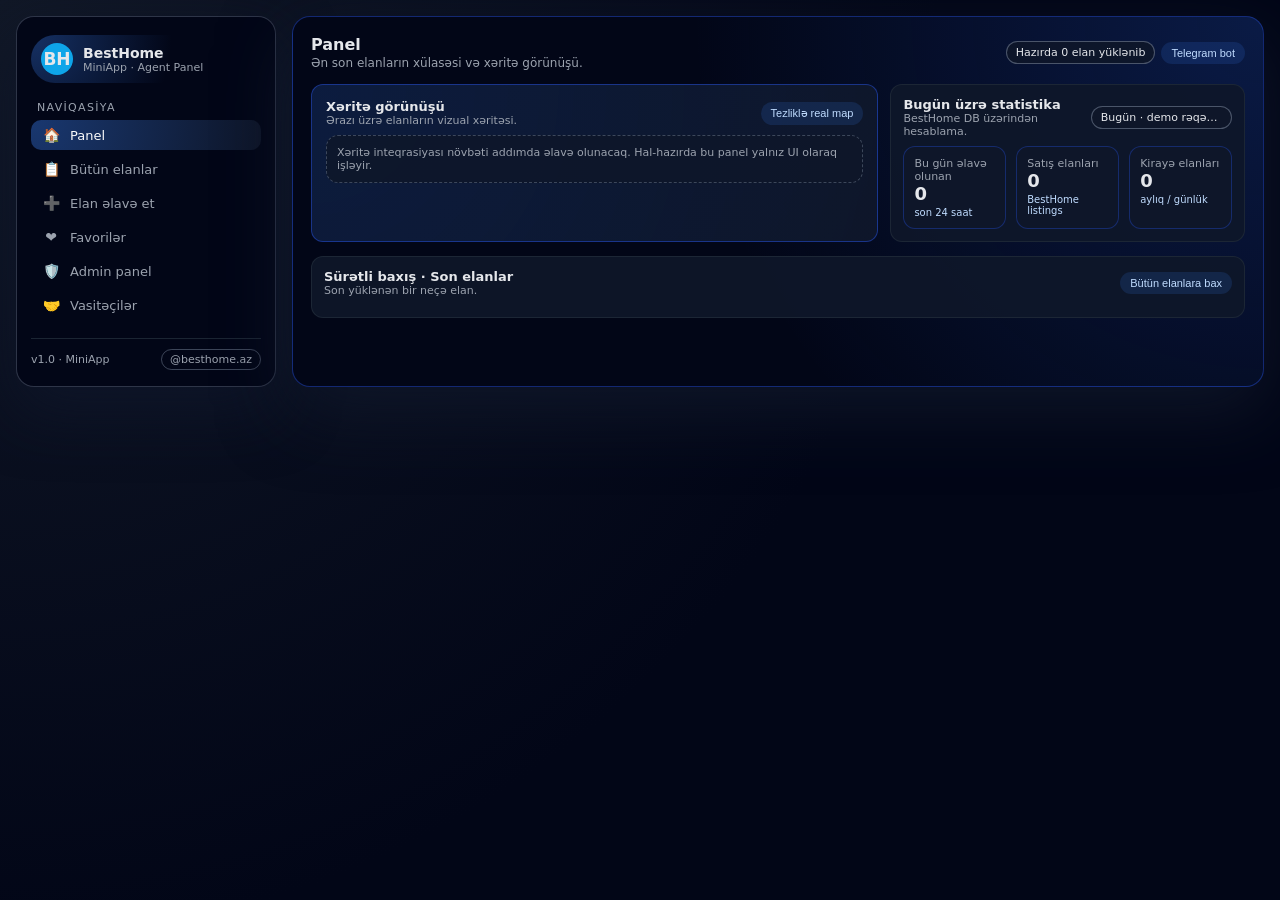
==== index.html @ 4c35fb28 "Implement web API routes and listing detail support" ====
<!DOCTYPE html>
<html lang="az">
<head>
    <meta charset="UTF-8" />
    <title>BestHome MiniApp</title>
    <meta name="viewport" content="width=device-width, initial-scale=1" />
    <style>
        :root {
            --bg-main: #050816;
            --bg-panel: #0b1020;
            --bg-panel-soft: #11182a;
            --bg-card: #131b30;
            --bg-card-soft: #151f35;
            --accent: #3b82f6;
            --accent-soft: rgba(59,130,246,0.15);
            --danger: #f97373;
            --success: #4ade80;
            --text-main: #e5e7eb;
            --text-soft: #9ca3af;
            --border-soft: rgba(148,163,184,0.25);
            --radius-lg: 18px;
            --radius-md: 12px;
            --radius-sm: 8px;
        }

        * {
            box-sizing: border-box;
            margin: 0;
            padding: 0;
        }

        .app-shell *,
        .filter-bar *,
        .cards-grid *,
        .listing-card *,
        .agent-card * {
            min-width: 0;
        }

        .btn-page,
        .link-btn,
        .btn-mini,
        .fav-toggle,
        .pill-soft,
        .chip-outline {
            white-space: nowrap;
            overflow: hidden;
            text-overflow: ellipsis;
        }

        .listing-summary,
        .agent-card,
        .card-sub,
        .listing-detail-body {
            overflow-wrap: anywhere;
        }

        body {
            font-family: system-ui, -apple-system, BlinkMacSystemFont, "Segoe UI", sans-serif;
            background: radial-gradient(circle at top left, #111827, #020617 60%);
            color: var(--text-main);
            min-height: 100vh;
        }

        a {
            color: inherit;
            text-decoration: none;
        }

        .app-shell {
            display: grid;
            grid-template-columns: 260px minmax(0, 1fr);
            max-width: 1440px;
            margin: 0 auto;
            padding: 16px;
            column-gap: 16px;
        }

        /* SIDEBAR */
        .sidebar {
            background: linear-gradient(180deg, #020617, #020617 55%, #020617);
            border-radius: var(--radius-lg);
            padding: 18px 14px 16px;
            border: 1px solid rgba(148,163,184,0.3);
            box-shadow: 0 24px 60px rgba(15,23,42,0.8);
            display: flex;
            flex-direction: column;
            row-gap: 18px;
        }

        .brand-row {
            display: flex;
            align-items: center;
            column-gap: 10px;
            padding: 8px 10px;
            border-radius: 999px;
            background: radial-gradient(circle at top left, rgba(59,130,246,0.35), transparent 60%);
        }

        .brand-logo {
            width: 32px;
            height: 32px;
            border-radius: 50%;
            background: #0ea5e9;
            display: flex;
            align-items: center;
            justify-content: center;
            font-weight: 800;
            font-size: 17px;
        }

        .brand-text-main {
            font-size: 14px;
            font-weight: 600;
        }

        .brand-text-sub {
            font-size: 11px;
            color: var(--text-soft);
        }

        .sidebar-section-title {
            font-size: 11px;
            text-transform: uppercase;
            letter-spacing: 0.12em;
            color: var(--text-soft);
            margin-bottom: 6px;
            padding-inline: 6px;
        }

        .nav-list {
            display: flex;
            flex-direction: column;
            row-gap: 4px;
        }

        .nav-item {
            display: flex;
            align-items: center;
            column-gap: 8px;
            padding: 7px 9px;
            border-radius: 10px;
            font-size: 13px;
            color: var(--text-soft);
            cursor: pointer;
            transition: all 0.15s ease;
        }

        .nav-item span.icon {
            width: 22px;
            text-align: center;
            font-size: 14px;
        }

        .nav-item.active {
            background: radial-gradient(circle at top left, rgba(59,130,246,0.4), rgba(15,23,42,0.9));
            color: #f9fafb;
        }

        .nav-item:hover {
            background: rgba(15,23,42,0.9);
            color: #e5e7eb;
        }

        .sidebar-footer {
            margin-top: auto;
            padding-top: 10px;
            border-top: 1px solid rgba(31,41,55,0.9);
            display: flex;
            justify-content: space-between;
            align-items: center;
            font-size: 11px;
            color: var(--text-soft);
        }

        .chip-outline {
            border-radius: 999px;
            border: 1px solid rgba(148,163,184,0.4);
            padding: 3px 8px;
            font-size: 11px;
        }

        /* MAIN */
        .main {
            background: radial-gradient(circle at top right, rgba(37,99,235,0.22), transparent 55%), #020617;
            border-radius: var(--radius-lg);
            border: 1px solid rgba(30,64,175,0.6);
            box-shadow: 0 24px 70px rgba(15,23,42,0.9);
            padding: 18px 18px 20px;
            display: flex;
            flex-direction: column;
            row-gap: 14px;
        }

        .main-header {
            display: flex;
            align-items: center;
            justify-content: space-between;
            gap: 10px;
        }

        .page-title-block {
            display: flex;
            flex-direction: column;
            gap: 2px;
        }

        .page-title {
            font-size: 16px;
            font-weight: 600;
        }

        .page-sub {
            font-size: 12px;
            color: var(--text-soft);
        }

        .top-actions {
            display: flex;
            align-items: center;
            gap: 6px;
        }

        .pill-soft {
            border-radius: 999px;
            padding: 4px 9px;
            font-size: 11px;
            background: rgba(15,23,42,0.9);
            border: 1px solid rgba(148,163,184,0.45);
        }

        .btn-mini {
            border-radius: 999px;
            padding: 5px 10px;
            font-size: 11px;
            border: none;
            cursor: pointer;
            background: rgba(59,130,246,0.15);
            color: #bfdbfe;
        }

        .btn-mini:hover {
            background: rgba(59,130,246,0.3);
        }

        /* SECTIONS */
        .sections {
            flex: 1;
            min-height: 0;
        }

        .section {
            display: none;
        }

        .section.active {
            display: block;
        }

        /* DASHBOARD */
        .dashboard-grid {
            display: grid;
            grid-template-columns: minmax(0, 1.6fr) minmax(0, 1fr);
            gap: 12px;
        }

        .card {
            background: radial-gradient(circle at top left, rgba(59,130,246,0.18), rgba(15,23,42,0.95));
            border-radius: var(--radius-md);
            border: 1px solid rgba(30,64,175,0.7);
            padding: 14px;
        }

        .card-soft {
            background: rgba(15,23,42,0.92);
            border-radius: var(--radius-md);
            border: 1px solid rgba(31,41,55,0.9);
            padding: 12px;
        }

        .card-header {
            display: flex;
            align-items: center;
            justify-content: space-between;
            margin-bottom: 8px;
        }

        .card-title {
            font-size: 13px;
            font-weight: 600;
        }

        .card-sub {
            font-size: 11px;
            color: var(--text-soft);
        }

        .map-placeholder {
            border-radius: var(--radius-md);
            border: 1px dashed rgba(148,163,184,0.35);
            padding: 10px;
            font-size: 11px;
            color: var(--text-soft);
            background: rgba(15,23,42,0.85);
        }

        .stats-row {
            display: grid;
            grid-template-columns: repeat(3, minmax(0, 1fr));
            gap: 10px;
        }

        .stat-box {
            background: rgba(15,23,42,0.9);
            border-radius: 12px;
            padding: 10px;
            border: 1px solid rgba(30,64,175,0.5);
        }

        .stat-label {
            font-size: 11px;
            color: var(--text-soft);
        }

        .stat-value {
            font-size: 18px;
            font-weight: 600;
        }

        .stat-tag {
            font-size: 10px;
            color: #bfdbfe;
            margin-top: 3px;
        }

        .card-scroll {
            max-height: 260px;
            overflow-y: auto;
            padding-right: 4px;
        }

        .small-label {
            font-size: 11px;
            color: var(--text-soft);
            margin-bottom: 4px;
        }

        /* FILTER BAR – Bütün elanlar */
        .filter-bar {
            background: rgba(15,23,42,0.96);
            border-radius: var(--radius-md);
            border: 1px solid rgba(30,64,175,0.6);
            padding: 10px;
            display: grid;
            grid-template-columns: repeat(6, minmax(0, 1fr));
            gap: 8px;
            margin-bottom: 10px;
        }

        .filter-group {
            display: flex;
            flex-direction: column;
            gap: 4px;
        }

        .filter-label {
            font-size: 10px;
            color: var(--text-soft);
        }

        .filter-input,
        .filter-select {
            width: 100%;
            border-radius: 999px;
            border: 1px solid rgba(55,65,81,0.9);
            background: rgba(15,23,42,0.92);
            color: var(--text-main);
            font-size: 11px;
            padding: 6px 10px;
            outline: none;
        }

        .filter-input::placeholder {
            color: rgba(148,163,184,0.7);
        }

        .filter-actions {
            display: flex;
            align-items: flex-end;
            gap: 6px;
        }

        .btn-primary {
            border-radius: 999px;
            border: none;
            background: linear-gradient(90deg, #2563eb, #06b6d4);
            color: #f9fafb;
            font-size: 12px;
            padding: 7px 14px;
            cursor: pointer;
            white-space: nowrap;
        }

        .btn-outline {
            border-radius: 999px;
            border: 1px solid rgba(148,163,184,0.5);
            background: transparent;
            color: var(--text-soft);
            font-size: 11px;
            padding: 6px 12px;
            cursor: pointer;
            white-space: nowrap;
        }

        .btn-primary:hover {
            filter: brightness(1.07);
        }

        .btn-outline:hover {
            background: rgba(15,23,42,0.95);
        }

        .filter-checkbox {
            display: flex;
            align-items: center;
            gap: 4px;
            font-size: 11px;
            color: var(--text-soft);
            margin-top: 6px;
        }

        .filter-checkbox input {
            width: 13px;
            height: 13px;
        }

        .result-info {
            font-size: 11px;
            color: var(--text-soft);
            margin-bottom: 6px;
            display: flex;
            justify-content: space-between;
            align-items: center;
        }

        /* CARDS GRID */
        .cards-grid {
            display: grid;
            grid-template-columns: repeat(auto-fill, minmax(260px, 1fr));
            gap: 10px;
        }

        .listing-card {
            background: radial-gradient(circle at top left, rgba(59,130,246,0.25), rgba(15,23,42,0.98));
            border-radius: 16px;
            border: 1px solid rgba(37,99,235,0.5);
            padding: 10px 10px 9px;
            display: flex;
            flex-direction: column;
            row-gap: 6px;
            position: relative;
        }

        .listing-card.favorite {
            box-shadow: 0 0 0 1px rgba(250,204,21,0.6), 0 14px 40px rgba(250,204,21,0.18);
        }

        .listing-header-row {
            display: flex;
            justify-content: space-between;
            align-items: center;
            font-size: 11px;
        }

        .pill-op {
            border-radius: 999px;
            padding: 3px 7px;
            background: rgba(15,23,42,0.94);
            border: 1px solid rgba(148,163,184,0.5);
        }

        .price-label {
            font-weight: 600;
            font-size: 13px;
        }

        .listing-title {
            font-size: 12px;
            font-weight: 600;
        }

        .listing-summary {
            font-size: 11px;
            color: var(--text-soft);
            max-height: 70px;
            overflow: hidden;
        }

        .listing-meta-row {
            display: flex;
            justify-content: space-between;
            align-items: center;
            margin-top: 4px;
            font-size: 10px;
            color: var(--text-soft);
        }

        .listing-actions-row {
            display: flex;
            justify-content: space-between;
            align-items: center;
            margin-top: 6px;
            font-size: 10px;
        }

        .fav-toggle {
            cursor: pointer;
            padding: 3px 7px;
            border-radius: 999px;
            border: 1px solid rgba(148,163,184,0.6);
            background: rgba(15,23,42,0.9);
        }

        .fav-toggle.active {
            background: rgba(251,191,36,0.1);
            border-color: rgba(250,204,21,0.9);
            color: #facc15;
        }

        .link-btn {
            font-size: 10px;
            padding: 3px 8px;
            border-radius: 999px;
            border: 1px solid rgba(56,189,248,0.7);
            background: rgba(8,47,73,0.9);
            color: #bfdbfe;
            cursor: pointer;
        }

        /* PAGINATION */
        .pagination-row {
            display: flex;
            justify-content: space-between;
            align-items: center;
            margin-top: 8px;
            font-size: 11px;
            color: var(--text-soft);
        }

        .pagination-buttons {
            display: flex;
            gap: 4px;
        }

        .btn-page {
            border-radius: 999px;
            border: 1px solid rgba(148,163,184,0.6);
            background: transparent;
            color: var(--text-soft);
            font-size: 11px;
            padding: 4px 9px;
            cursor: pointer;
        }

        .btn-page:disabled {
            opacity: 0.4;
            cursor: default;
        }

        /* FAVORITES / AGENTS SIMPLE CARDS */
        .empty-state {
            font-size: 12px;
            color: var(--text-soft);
            padding: 12px;
            border-radius: 12px;
            border: 1px dashed rgba(148,163,184,0.4);
            background: rgba(15,23,42,0.95);
        }

        .agent-card {
            background: linear-gradient(135deg, rgba(59,130,246,0.25), rgba(6,78,59,0.9));
            border-radius: 16px;
            border: 1px solid rgba(56,189,248,0.7);
            padding: 10px;
            font-size: 11px;
        }

        .agent-header {
            display: flex;
            justify-content: space-between;
            align-items: center;
            margin-bottom: 4px;
        }

        .agent-name {
            font-weight: 600;
            font-size: 12px;
        }

        .agent-phone {
            font-weight: 500;
        }

        .tag-badge {
            border-radius: 999px;
            padding: 2px 7px;
            font-size: 10px;
            background: rgba(15,23,42,0.9);
            border: 1px solid rgba(148,163,184,0.55);
        }

        /* ADD LISTING FORM */
        .form-grid {
            display: grid;
            grid-template-columns: repeat(3, minmax(0, 1fr));
            gap: 10px;
            margin-bottom: 10px;
        }

        .form-group {
            display: flex;
            flex-direction: column;
            gap: 4px;
        }

        .form-label {
            font-size: 11px;
            color: var(--text-soft);
        }

        .form-input,
        .form-select,
        .form-textarea {
            border-radius: 10px;
            border: 1px solid rgba(55,65,81,0.9);
            background: rgba(15,23,42,0.96);
            color: var(--text-main);
            font-size: 12px;
            padding: 7px 10px;
            outline: none;
        }

        .form-textarea {
            min-height: 110px;
            resize: vertical;
        }

        .form-input::placeholder,
        .form-textarea::placeholder {
            color: rgba(148,163,184,0.7);
        }

        /* TOAST */
        .toast {
            position: fixed;
            right: 18px;
            bottom: 18px;
            min-width: 220px;
            max-width: 320px;
            padding: 10px 12px;
            border-radius: 10px;
            font-size: 12px;
            display: none;
            z-index: 9999;
        }

        .toast.ok {
            background: rgba(22,163,74,0.95);
            color: #ecfdf5;
        }

        .toast.err {
            background: rgba(239,68,68,0.98);
            color: #fef2f2;
        }

        @media (max-width: 1024px) {
            .app-shell {
                grid-template-columns: 1fr;
            }
            .sidebar {
                flex-direction: row;
                overflow-x: auto;
                column-gap: 8px;
            }
            .sidebar-section-title,
            .sidebar-footer {
                display: none;
            }
        }
    </style>
</head>
<body>
<div class="app-shell">
    <!-- SIDEBAR -->
    <aside class="sidebar">
        <div class="brand-row">
            <div class="brand-logo">BH</div>
            <div>
                <div class="brand-text-main">BestHome</div>
                <div class="brand-text-sub">MiniApp · Agent Panel</div>
            </div>
        </div>

        <div>
            <div class="sidebar-section-title">Naviqasiya</div>
            <div class="nav-list">
                <div class="nav-item active" data-page="dashboard">
                    <span class="icon">🏠</span>
                    <span>Panel</span>
                </div>
                <div class="nav-item" data-page="listings">
                    <span class="icon">📋</span>
                    <span>Bütün elanlar</span>
                </div>
                <div class="nav-item" data-page="add">
                    <span class="icon">➕</span>
                    <span>Elan əlavə et</span>
                </div>
                <div class="nav-item" data-page="favorites">
                    <span class="icon">❤️</span>
                    <span>Favorilər</span>
                </div>
                <div class="nav-item" data-page="admin">
                    <span class="icon">🛡️</span>
                    <span>Admin panel</span>
                </div>
                <div class="nav-item" data-page="agents">
                    <span class="icon">🤝</span>
                    <span>Vasitəçilər</span>
                </div>
            </div>
        </div>

        <div class="sidebar-footer">
            <span>v1.0 · MiniApp</span>
            <span class="chip-outline">@besthome.az</span>
        </div>
    </aside>

    <!-- MAIN -->
    <main class="main">
        <header class="main-header">
            <div class="page-title-block">
                <div class="page-title" id="pageTitle">Panel</div>
                <div class="page-sub" id="pageSub">Ən son elanların xülasəsi və xəritə görünüşü.</div>
            </div>
            <div class="top-actions">
                <div class="pill-soft" id="resultSummary">Hazırda 0 elan yüklənib</div>
                <button class="btn-mini" id="openTelegram">Telegram bot</button>
            </div>
        </header>

        <section class="sections">
            <!-- DASHBOARD -->
            <div class="section active" id="page-dashboard">
                <div class="dashboard-grid">
                    <div class="card">
                        <div class="card-header">
                            <div>
                                <div class="card-title">Xəritə görünüşü</div>
                                <div class="card-sub">Ərazı üzrə elanların vizual xəritəsi.</div>
                            </div>
                            <button class="btn-mini">Tezliklə real map</button>
                        </div>
                        <div class="map-placeholder">
                            Xəritə inteqrasiyası növbəti addımda əlavə olunacaq.
                            Hal-hazırda bu panel yalnız UI olaraq işləyir.
                        </div>
                    </div>
                    <div class="card-soft">
                        <div class="card-header">
                            <div>
                                <div class="card-title">Bugün üzrə statistika</div>
                                <div class="card-sub">BestHome DB üzərindən hesablama.</div>
                            </div>
                            <div class="pill-soft" id="todayLabel">Bugün · demo rəqəmlər</div>
                        </div>
                        <div class="stats-row">
                            <div class="stat-box">
                                <div class="stat-label">Bu gün əlavə olunan</div>
                                <div class="stat-value" id="statToday">0</div>
                                <div class="stat-tag">son 24 saat</div>
                            </div>
                            <div class="stat-box">
                                <div class="stat-label">Satış elanları</div>
                                <div class="stat-value" id="statSale">0</div>
                                <div class="stat-tag">BestHome listings</div>
                            </div>
                            <div class="stat-box">
                                <div class="stat-label">Kirayə elanları</div>
                                <div class="stat-value" id="statRent">0</div>
                                <div class="stat-tag">aylıq / günlük</div>
                            </div>
                        </div>
                    </div>
                </div>

                <div style="margin-top:14px;" class="card-soft">
                    <div class="card-header">
                        <div>
                            <div class="card-title">Sürətli baxış · Son elanlar</div>
                            <div class="card-sub">Son yüklənən bir neçə elan.</div>
                        </div>
                        <button class="btn-mini" data-page-jump="listings">Bütün elanlara bax</button>
                    </div>
                    <div id="dashboardRecentListings" class="cards-grid card-scroll"></div>
                </div>
            </div>

            <!-- BÜTÜN ELANLAR -->
            <div class="section" id="page-listings">
                <div class="filter-bar">
                    <div class="filter-group">
                        <label class="filter-label">Açar söz</label>
                        <input id="filterText" class="filter-input" placeholder="mətn, ünvan, metro..." />
                    </div>
                    <div class="filter-group">
                        <label class="filter-label">Əlaqə nömrəsi</label>
                        <input id="filterPhone" class="filter-input" placeholder="+994..." />
                    </div>
                    <div class="filter-group">
                        <label class="filter-label">Rayon / qəsəbə</label>
                        <input id="filterRayon" class="filter-input" placeholder="Saray, Yasamal..." />
                    </div>
                    <div class="filter-group">
                        <label class="filter-label">Minimum qiymət</label>
                        <input id="filterPriceMin" type="number" class="filter-input" placeholder="AZN" />
                    </div>
                    <div class="filter-group">
                        <label class="filter-label">Maksimum qiymət</label>
                        <input id="filterPriceMax" type="number" class="filter-input" placeholder="AZN" />
                    </div>
                    <div class="filter-group">
                        <label class="filter-label">Otaq sayı</label>
                        <input id="filterRooms" class="filter-input" placeholder="1,2,3..." />
                        <label class="filter-checkbox">
                            <input type="checkbox" id="filterCredit" />
                            <span>Kredit / ipoteka</span>
                        </label>
                    </div>
                </div>

                <div class="result-info">
                    <div id="listingsInfo">Elanlar yüklənmədi.</div>
                    <div id="listingsInfoRight">Səhifə 1 / 1</div>
                </div>

                <div id="listingsGrid" class="cards-grid"></div>

                <div id="listingDetailPanel" class="card-soft" style="margin-top:12px; display:none;">
                    <div class="card-header">
                        <div>
                            <div class="card-title">Elan detalları</div>
                            <div class="card-sub">Seçilmiş elan haqqında ətraflı məlumat.</div>
                        </div>
                    </div>
                    <div id="listingDetailBody" class="listing-detail-body"></div>
                </div>

                <div class="pagination-row">
                    <div>Göstərilir: <span id="listingsRange">0–0</span></div>
                    <div class="pagination-buttons">
                        <button id="listingsPrev" class="btn-page">← Əvvəlki</button>
                        <button id="listingsNext" class="btn-page">Növbəti →</button>
                    </div>
                </div>
            </div>

            <!-- ELAN ƏLAVƏ ET -->
            <div class="section" id="page-add">
                <div class="card-soft">
                    <div class="card-header">
                        <div>
                            <div class="card-title">Yeni elan əlavə et</div>
                            <div class="card-sub">Məlumatlar local_data.db / listings_new cədvəlinə düşəcək.</div>
                        </div>
                    </div>

                    <form id="addListingForm">
                        <div class="form-grid">
                            <div class="form-group">
                                <label class="form-label">Əməliyyat</label>
                                <select id="addOperation" class="form-select">
                                    <option value="sale">Satılır</option>
                                    <option value="rent">Kirayə</option>
                                </select>
                            </div>
                            <div class="form-group">
                                <label class="form-label">Əmlak növü</label>
                                <input id="addPropType" class="form-input" placeholder="mənzil, həyət evi..." />
                            </div>
                            <div class="form-group">
                                <label class="form-label">Rayon / qəsəbə</label>
                                <input id="addRayon" class="form-input" placeholder="Saray qəs., Yasamal..." />
                            </div>
                            <div class="form-group">
                                <label class="form-label">Metro</label>
                                <input id="addMetro" class="form-input" placeholder="Gənclik, 20 Yanvar..." />
                            </div>
                            <div class="form-group">
                                <label class="form-label">Otaq sayı</label>
                                <input id="addRooms" class="form-input" placeholder="2 otaq" />
                            </div>
                            <div class="form-group">
                                <label class="form-label">Sahə (kv.m)</label>
                                <input id="addArea" class="form-input" placeholder="65" />
                            </div>
                            <div class="form-group">
                                <label class="form-label">Qiymət</label>
                                <input id="addPrice" class="form-input" placeholder="500" />
                            </div>
                            <div class="form-group">
                                <label class="form-label">Valyuta</label>
                                <select id="addCurrency" class="form-select">
                                    <option value="AZN">AZN</option>
                                    <option value="USD">USD</option>
                                </select>
                            </div>
                            <div class="form-group">
                                <label class="form-label">Əlaqə nömrəsi</label>
                                <input id="addPhone" class="form-input" placeholder="+994..." />
                            </div>
                            <div class="form-group">
                                <label class="form-label">Əlaqə adı</label>
                                <input id="addContact" class="form-input" placeholder="Ad Soyad" />
                            </div>
                            <div class="form-group">
                                <label class="form-label">Elanın linki (istəyə görə)</label>
                                <input id="addLink" class="form-input" placeholder="https://..." />
                            </div>
                        </div>

                        <div class="form-group">
                            <label class="form-label">Elan mətni</label>
                            <textarea id="addSummary" class="form-textarea" placeholder="Elan haqqında ətraflı məlumat..."></textarea>
                        </div>

                        <div style="margin-top:8px; display:flex; gap:8px; justify-content:flex-end;">
                            <button type="button" class="btn-outline" id="addListingReset">Təmizlə</button>
                            <button type="submit" class="btn-primary">Göndər</button>
                        </div>
                    </form>
                </div>
            </div>
            
            
            <!-- FAVORİLƏR -->
            <div class="section" id="page-favorites">
                <div class="card-soft">
                    <div class="card-header">
                        <div>
                            <div class="card-title">Favori elanlar</div>
                            <div class="card-sub">Telegram və miniapp üzərindən seçdiklərin.</div>
                        </div>
                        <div class="pill-soft" id="favCountLabel">0 favorit</div>
                    </div>
                    <div id="favoritesGrid" class="cards-grid"></div>
                    <div id="favoritesEmpty" class="empty-state" style="display:none;">
                        Hələ favoritə əlavə etdiyin elan yoxdur. Bütün elanlar siyahısından ❤ düyməsinə bas.
                    </div>
                </div>
            </div>

            <!-- ADMIN PANEL -->
            <div class="section" id="page-admin">
                <div class="card-soft">
                    <div class="card-header">
                        <div>
                            <div class="card-title">Admin panel</div>
                            <div class="card-sub">Təsdiq gözləyən elanların siyahısı.</div>
                        </div>
                    </div>
                    <div id="adminList" class="cards-grid"></div>
                </div>
            </div>

            <!-- VASİTƏÇİLƏR -->
            <div class="section" id="page-agents">
                <div class="card-soft">
                    <div class="card-header">
                        <div>
                            <div class="card-title">Vasitəçilər</div>
                            <div class="card-sub">Agents.db mənbəli elanlar, nömrə və sözlə axtarış.</div>
                        </div>
                    </div>

                    <div class="filter-bar" style="margin-bottom:8px;">
                        <div class="filter-group">
                            <label class="filter-label">Açar söz</label>
                            <input id="agentsText" class="filter-input" placeholder="mətn, ünvan..." />
                        </div>
                        <div class="filter-group">
                            <label class="filter-label">Əlaqə nömrəsi</label>
                            <input id="agentsPhone" class="filter-input" placeholder="+994..." />
                        </div>
                        <div class="filter-group">
                            <label class="filter-label">Rayon / qəsəbə</label>
                            <input id="agentsRayon" class="filter-input" placeholder="Saray, Yasamal..." />
                        </div>
                        <div class="filter-group">
                            <label class="filter-label">Əməliyyat</label>
                            <select id="agentsOperation" class="filter-select">
                                <option value="">Hamısı</option>
                                <option value="Satılır">Satılır</option>
                                <option value="Kirayə verilir">Kirayə verilir</option>
                            </select>
                        </div>
                        <div class="filter-actions">
                            <button id="agentsSearchBtn" class="btn-primary">Axtar</button>
                            <button id="agentsResetBtn" class="btn-outline">Sıfırla</button>
                        </div>
                    </div>

                    <div class="result-info">
                        <div id="agentsInfo">Vasitəçi elanları hələ yüklənməyib.</div>
                        <div id="agentsInfoRight">Səhifə 1 / 1</div>
                    </div>

                    <div id="agentsGrid" class="cards-grid"></div>

                    <div class="pagination-row">
                        <div>Göstərilir: <span id="agentsRange">0–0</span></div>
                        <div class="pagination-buttons">
                            <button id="agentsPrev" class="btn-page">← Əvvəlki</button>
                            <button id="agentsNext" class="btn-page">Növbəti →</button>
                        </div>
                    </div>
                </div>
            </div>
        </section>
    </main>
</div>

<div id="toast" class="toast"></div>

<script>
    // =============================
    // Helper – Toast
    // =============================
    const toastEl = document.getElementById("toast");
    let toastTimer = null;

    function showToast(message, type = "ok") {
        toastEl.textContent = message;
        toastEl.className = "toast " + (type === "ok" ? "ok" : "err");
        toastEl.style.display = "block";

        if (toastTimer) clearTimeout(toastTimer);
        toastTimer = setTimeout(() => {
            toastEl.style.display = "none";
        }, 2600);
    }

    // =============================
    // Naviqasiya
    // =============================
    const navItems = document.querySelectorAll(".nav-item");
    const sections = document.querySelectorAll(".section");
    const pageTitleEl = document.getElementById("pageTitle");
    const pageSubEl = document.getElementById("pageSub");

    const pageMeta = {
        dashboard: {
            title: "Panel",
            sub: "Ən son elanların xülasəsi və xəritə görünüşü."
        },
        listings: {
            title: "Bütün elanlar",
            sub: "Filtrlə, nömrə və sözlə axtar, nəticə sayını gör."
        },
        add: {
            title: "Elan əlavə et",
            sub: "Yeni elanları local_data.db vasitəsilə sistemə yaz."
        },
        favorites: {
            title: "Favorilər",
            sub: "Seçilmiş elanlara tez çıxış."
        },
        admin: {
            title: "Admin panel",
            sub: "Təsdiq gözləyən elanlar üzərində nəzarət."
        },
        agents: {
            title: "Vasitəçilər",
            sub: "Agents.db məlumatlarından detallı axtarış."
        }
    };

    navItems.forEach(item => {
        item.addEventListener("click", () => {
            const page = item.getAttribute("data-page");

            navItems.forEach(n => n.classList.remove("active"));
            item.classList.add("active");

            sections.forEach(sec => sec.classList.remove("active"));
            document.getElementById("page-" + page).classList.add("active");

            pageTitleEl.textContent = pageMeta[page].title;
            pageSubEl.textContent = pageMeta[page].sub;

            if (page === "listings") {
                listingsState.page = 1;
                loadListings();
            } else if (page === "favorites") {
                loadFavorites();
            } else if (page === "admin") {
                renderAdminList();
            } else if (page === "agents") {
                agentsState.page = 1;
                loadAgents();
            }
        });
    });

    document.querySelectorAll("[data-page-jump]").forEach(btn => {
        btn.addEventListener("click", () => {
            const target = btn.getAttribute("data-page-jump");
            document.querySelector(`.nav-item[data-page="${target}"]`).click();
        });
    });

    document.getElementById("openTelegram").addEventListener("click", () => {
        // Buraya öz bot linkivi qoyarsan
        window.open("https://t.me/EmlakTapBot", "_blank");
    });

    // =============================
    // GLOBAL STATE
    // =============================
    const resultSummary = document.getElementById("resultSummary");

    const tgUserId = Number(window.Telegram?.WebApp?.initDataUnsafe?.user?.id || 0);

    const listingsState = {
        page: 1,
        total: 0,
        pageSize: 0,
        totalPages: 1
    };

    const agentsState = {
        page: 1,
        total: 0,
        pageSize: 0,
        totalPages: 1
    };

    // =============================
    // Bütün elanlar – load & render
    // =============================
    const listingsGrid = document.getElementById("listingsGrid");
    const listingsInfo = document.getElementById("listingsInfo");
    const listingsInfoRight = document.getElementById("listingsInfoRight");
    const listingsRange = document.getElementById("listingsRange");
    const listingDetailPanel = document.getElementById("listingDetailPanel");
    const listingDetailBody = document.getElementById("listingDetailBody");

    async function loadListings(pageOverride) {
        const page = pageOverride || listingsState.page || 1;

        const q = document.getElementById("filterText").value.trim();
        const phone = document.getElementById("filterPhone").value.trim();
        const rayon = document.getElementById("filterRayon").value.trim();
        const minPrice = document.getElementById("filterPriceMin").value.trim();
        const maxPrice = document.getElementById("filterPriceMax").value.trim();
        const rooms = document.getElementById("filterRooms").value.trim();
        const credit = document.getElementById("filterCredit").checked ? 1 : 0;

        listingsInfo.textContent = "Yüklənir...";
        listingsGrid.innerHTML = "";

        const params = new URLSearchParams();
        params.set("page", page);
        if (q) params.set("q", q);
        if (phone) params.set("phone", phone);
        if (rayon) params.set("district", rayon);
        if (minPrice) params.set("min_price", minPrice);
        if (maxPrice) params.set("max_price", maxPrice);
        if (rooms) params.set("rooms", rooms);
        if (credit) params.set("credit", "1");
        if (tgUserId) params.set("user_id", tgUserId);

        try {
            const resp = await fetch("/api/listings/search?" + params.toString());
            const data = await resp.json();

            if (!data.ok) {
                listingsInfo.textContent = "Xəta baş verdi: " + (data.error || "bilinmir");
                return;
            }

            const items = data.items || [];
            listingsState.page = data.page || page;
            listingsState.total = data.total || items.length;
            listingsState.pageSize = data.page_size || items.length || 1;
            listingsState.totalPages = data.pages || data.total_pages || 1;

            renderListings(items);

            const from = listingsState.total === 0 ? 0 : ( (listingsState.page - 1) * listingsState.pageSize + 1 );
            const to = (listingsState.page - 1) * listingsState.pageSize + items.length;

            listingsInfo.textContent = `${listingsState.total} elan tapıldı`;
            listingsInfoRight.textContent = `Səhifə ${listingsState.page} / ${listingsState.totalPages}`;
            listingsRange.textContent = `${from}–${to}`;
            resultSummary.textContent = `BestHome: ${listingsState.total} aktiv elan`;

            // Dashboard statistikaları
            if (data.stats) {
                document.getElementById("statToday").textContent = data.stats.today_total ?? 0;
                document.getElementById("statSale").textContent = data.stats.sale_total ?? 0;
                document.getElementById("statRent").textContent = data.stats.rent_total ?? 0;
            }
        } catch (e) {
            console.error(e);
            listingsInfo.textContent = "Serverə qoşulmaq mümkün olmadı.";
        }
    }

    function renderListings(items) {
        listingsGrid.innerHTML = "";
        const recentContainer = document.getElementById("dashboardRecentListings");
        recentContainer.innerHTML = "";

        if (!items.length) {
            listingsGrid.innerHTML = `<div class="empty-state">Bu filtrlərlə uyğun elan tapılmadı.</div>`;
            return;
        }

        items.forEach((l, idx) => {
            const card = document.createElement("div");
            card.className = "listing-card" + (l.is_favorite ? " favorite" : "");

            const title = l.summary && l.summary.length > 110
                ? l.summary.slice(0, 110) + "..."
                : (l.summary || "");

            card.innerHTML = `
                <div class="listing-header-row">
                    <div class="pill-op">${l.operation || "Elan"}</div>
                    <div class="price-label">${(l.price || "?")} ${l.currency || "AZN"}</div>
                </div>
                <div class="listing-title">${l.rayon || ""} · ${l.rooms || ""}</div>
                <div class="listing-summary">${title}</div>
                <div class="listing-meta-row">
                    <div>${l.metro || ""}</div>
                    <div>${l.phone || ""}</div>
                </div>
                <div class="listing-actions-row">
                    <button class="link-btn" ${l.link ? "" : "disabled"} data-link="${l.link || ""}">Elana keçid</button>
                    <button class="fav-toggle ${l.is_favorite ? "active" : ""}" data-id="${l.id}" data-source="besthome">
                        ${l.is_favorite ? "❤ Favoridə" : "♡ Favoriyə əlavə et"}
                    </button>
                </div>
            `;

            listingsGrid.appendChild(card);

            card.addEventListener("click", (ev) => {
                if (ev.target.closest(".fav-toggle") || ev.target.closest(".link-btn")) return;
                if (l.id) loadListingDetail(l.id);
            });

            // İlk 4 elanı panel üçün də göstərək
            if (idx < 4) {
                const mini = card.cloneNode(true);
                mini.style.transform = "scale(0.98)";
                mini.style.opacity = "0.95";
                recentContainer.appendChild(mini);
            }
        });

        // Link düymələri
        listingsGrid.querySelectorAll(".link-btn").forEach(btn => {
            if (!btn.dataset.link) return;
            btn.addEventListener("click", () => {
                window.open(btn.dataset.link, "_blank");
            });
        });

        // Favori düymələri
        listingsGrid.querySelectorAll(".fav-toggle").forEach(btn => {
            btn.addEventListener("click", async () => {
                const id = Number(btn.getAttribute("data-id"));
                const source = btn.getAttribute("data-source") || "besthome";
                await toggleFavorite(id, source, btn, btn.closest(".listing-card"));
            });
        });
    }

    async function loadListingDetail(id) {
        try {
            const url = new URL("/api/listings/detail", window.location.origin);
            url.searchParams.set("id", id);
            const resp = await fetch(url.toString());
            const data = await resp.json();
            if (!data.ok) {
                showToast(data.error || "Detallar alınmadı", "err");
                return;
            }
            renderListingDetail(data.item || {});
        } catch (e) {
            console.error(e);
            showToast("Server xətası (detallar)", "err");
        }
    }

    function renderListingDetail(item) {
        if (!item || Object.keys(item).length === 0) return;
        const rows = [
            { label: "Əməliyyat", value: item.operation || "" },
            { label: "Rayon", value: item.rayon || item.Rayon_Qesebe || "" },
            { label: "Metro", value: item.metro || "" },
            { label: "Otaq", value: item.rooms || item.Otaq_sayi || "" },
            { label: "Qiymət", value: `${item.price || "?"} ${item.currency || "AZN"}` },
            { label: "Telefon", value: item.phone || "" },
            { label: "Əlaqə", value: item.contact_name || item.ad || "" },
            { label: "Link", value: item.link || "" }
        ];

        listingDetailBody.innerHTML = `
            <div class="listing-title" style="margin-bottom:6px;">${item.summary || item.description || ""}</div>
            <div class="listing-meta-row" style="flex-wrap:wrap;gap:8px;">
                ${rows.map(r => `<span class="pill-soft">${r.label}: ${r.value || "-"}</span>`).join("")}
            </div>
        `;
        listingDetailPanel.style.display = "block";
        listingDetailPanel.scrollIntoView({ behavior: "smooth" });
    }

    document.getElementById("listingsPrev").addEventListener("click", () => {
        if (listingsState.page > 1) {
            listingsState.page--;
            loadListings();
        }
    });

    document.getElementById("listingsNext").addEventListener("click", () => {
        if (listingsState.page < listingsState.totalPages) {
            listingsState.page++;
            loadListings();
        }
    });

    document.getElementById("filterText").addEventListener("keydown", e => {
        if (e.key === "Enter") {
            e.preventDefault();
            listingsState.page = 1;
            loadListings();
        }
    });

    document.getElementById("filterPhone").addEventListener("keydown", e => {
        if (e.key === "Enter") {
            e.preventDefault();
            listingsState.page = 1;
            loadListings();
        }
    });

    // =============================
    // Favoritlər
    // =============================
    const favGrid = document.getElementById("favoritesGrid");
    const favEmpty = document.getElementById("favoritesEmpty");
    const favCountLabel = document.getElementById("favCountLabel");

    async function toggleFavorite(id, source, btnEl, cardEl) {
        if (!tgUserId) {
            showToast("Telegram user_id missing", "err");
            return;
        }
        try {
            const resp = await fetch("/api/favorites/toggle", {
                method: "POST",
                headers: { "Content-Type": "application/json" },
                body: JSON.stringify({ listing_id: id, source, user_id: tgUserId })
            });
            const data = await resp.json();
            if (!data.ok) {
                showToast("Favori əməliyyatı alınmadı", "err");
                return;
            }

            const inFav = !!data.is_favorite;
            if (btnEl) {
                btnEl.classList.toggle("active", inFav);
                btnEl.textContent = inFav ? "❤ Favoridə" : "♡ Favoriyə əlavə et";
            }
            if (cardEl) {
                cardEl.classList.toggle("favorite", inFav);
            }

            showToast(inFav ? "Elan favorilərə əlavə olundu" : "Elan favoritdən çıxarıldı", "ok");
            loadFavorites();
        } catch (e) {
            console.error(e);
            showToast("Server xətası (favorites)", "err");
        }
    }

    async function loadFavorites() {
        if (!tgUserId) {
            favGrid.innerHTML = "";
            favEmpty.style.display = "block";
            favEmpty.textContent = "Telegram user_id missing";
            return;
        }
        try {
            const url = new URL("/api/favorites/list", window.location.origin);
            if (tgUserId) url.searchParams.set("user_id", tgUserId);
            const resp = await fetch(url.toString());
            const data = await resp.json();
            if (!data.ok) {
                favGrid.innerHTML = "";
                favEmpty.style.display = "block";
                favEmpty.textContent = data.error || "Favorilər yüklənmədi.";
                return;
            }

            const items = data.items || [];
            favGrid.innerHTML = "";
            favEmpty.style.display = items.length ? "none" : "block";
            favCountLabel.textContent = `${items.length} favorit`;

            if (!items.length) return;

            items.forEach(l => {
                const card = document.createElement("div");
                card.className = "listing-card favorite";
                const title = l.summary && l.summary.length > 120
                    ? l.summary.slice(0, 120) + "..."
                    : (l.summary || "");

                card.innerHTML = `
                    <div class="listing-header-row">
                        <div class="pill-op">${l.operation || "Elan"}</div>
                        <div class="price-label">${(l.price || "?")} ${l.currency || "AZN"}</div>
                    </div>
                    <div class="listing-title">${l.rayon || ""} · ${l.rooms || ""}</div>
                    <div class="listing-summary">${title}</div>
                    <div class="listing-actions-row">
                        <button class="link-btn" ${l.link ? "" : "disabled"} data-link="${l.link || ""}">Elana keçid</button>
                        <button class="fav-toggle active" data-id="${l.id}" data-source="${l.source || "besthome"}">
                            Favoridən çıxar
                        </button>
                    </div>
                `;
                favGrid.appendChild(card);
            });

            favGrid.querySelectorAll(".link-btn").forEach(btn => {
                if (!btn.dataset.link) return;
                btn.addEventListener("click", () => {
                    window.open(btn.dataset.link, "_blank");
                });
            });

            favGrid.querySelectorAll(".fav-toggle").forEach(btn => {
                btn.addEventListener("click", async () => {
                    const id = Number(btn.getAttribute("data-id"));
                    const source = btn.getAttribute("data-source") || "besthome";
                    await toggleFavorite(id, source, btn, btn.closest(".listing-card"));
                });
            });
        } catch (e) {
            console.error(e);
            favGrid.innerHTML = "";
            favEmpty.style.display = "block";
            favEmpty.textContent = "Server xətası səbəbindən favorilər alınmadı.";
        }
    }

    // =============================
    // Admin pending list
    // =============================
    async function fetchPendingListings() {
        try {
            const url = new URL("/api/admin/pending", window.location.origin);
            if (tgUserId) url.searchParams.set("admin_id", tgUserId);
            const resp = await fetch(url.toString());
            const data = await resp.json();
            if (!data.ok) return [];
            return data.items || [];
        } catch (e) {
            console.error(e);
            return [];
        }
    }

    async function renderAdminList() {
        const adminList = document.getElementById("adminList");
        adminList.innerHTML = "";

        const items = await fetchPendingListings();
        if (!items.length) {
            adminList.innerHTML = `<div class="empty-state">Təsdiq gözləyən elan yoxdur.</div>`;
            return;
        }

        items.forEach(l => {
            const div = document.createElement("div");
            div.className = "listing-card";
            div.innerHTML = `
                <div class="listing-title" style="margin-bottom:4px;">${l.title}</div>
                <div class="listing-summary" style="max-height:60px;">${l.summary || ""}</div>
                <div class="listing-meta-row" style="margin-top:4px;">
                    <span>${l.price || ""}</span>
                    <span>${l.city || ""}</span>
                </div>
                <div class="listing-actions-row">
                    <button class="btn-mini" data-act="approve" data-id="${l.id}">Təsdiq et</button>
                    <button class="btn-mini" style="background:rgba(248,113,113,0.2);color:#fecaca;"
                        data-act="reject" data-id="${l.id}">Rədd et</button>
                </div>
            `;
            adminList.appendChild(div);
        });

        adminList.querySelectorAll("button[data-act]").forEach(btn => {
            btn.addEventListener("click", async () => {
                const id = Number(btn.getAttribute("data-id"));
                const act = btn.getAttribute("data-act");
                const url = act === "approve" ? "/api/admin/approve" : "/api/admin/reject";

                try {
                    const resp = await fetch(url, {
                        method: "POST",
                        headers: { "Content-Type": "application/json" },
                        body: JSON.stringify({ user_id: id, admin_id: tgUserId })
                    });
                    const data = await resp.json();
                    if (!data.ok) {
                        showToast("Əməliyyat alınmadı", "err");
                        return;
                    }
                    showToast(act === "approve" ? "Elan təsdiq olundu" : "Elan rədd edildi", "ok");
                    renderAdminList();
                } catch (e) {
                    console.error(e);
                    showToast("Server xətası (admin)", "err");
                }
            });
        });
    }

    // =============================
    // Vasitəçilər – Agents
    // =============================
    const agentsGrid = document.getElementById("agentsGrid");
    const agentsInfo = document.getElementById("agentsInfo");
    const agentsInfoRight = document.getElementById("agentsInfoRight");
    const agentsRange = document.getElementById("agentsRange");

    async function loadAgents(pageOverride) {
        const page = pageOverride || agentsState.page || 1;

        const q = document.getElementById("agentsText").value.trim();
        const phone = document.getElementById("agentsPhone").value.trim();
        const rayon = document.getElementById("agentsRayon").value.trim();
        const op = document.getElementById("agentsOperation").value;

        agentsInfo.textContent = "Yüklənir...";
        agentsGrid.innerHTML = "";

        const params = new URLSearchParams();
        params.set("page", page);
        if (q) params.set("q", q);
        if (phone) params.set("phone", phone);
        if (rayon) params.set("district", rayon);
        if (op) params.set("op", op);

        try {
            const resp = await fetch("/api/agents/search?" + params.toString());
            const data = await resp.json();
            if (!data.ok) {
                agentsInfo.textContent = "Xəta baş verdi: " + (data.error || "bilinmir");
                return;
            }

            const items = data.items || [];
            agentsState.page = data.page || page;
            agentsState.total = data.total || items.length;
            agentsState.pageSize = items.length || 0;
            agentsState.totalPages = data.pages || data.total_pages || 1;

            renderAgents(items);

            const from = agentsState.total === 0 ? 0 : ((agentsState.page - 1) * agentsState.pageSize + 1);
            const to = (agentsState.page - 1) * agentsState.pageSize + items.length;

            agentsInfo.textContent = `${agentsState.total} vasitəçi elanı tapıldı`;
            agentsInfoRight.textContent = `Səhifə ${agentsState.page} / ${agentsState.totalPages}`;
            agentsRange.textContent = `${from}–${to}`;
        } catch (e) {
            console.error(e);
            agentsInfo.textContent = "Serverə qoşulmaq mümkün olmadı.";
        }
    }

    function renderAgents(items) {
        agentsGrid.innerHTML = "";
        if (!items.length) {
            agentsGrid.innerHTML = `<div class="empty-state">Bu filtrlərlə vasitəçi elanı tapılmadı.</div>`;
            return;
        }

        items.forEach(l => {
            const card = document.createElement("div");
            card.className = "agent-card";
            const text = l.summary && l.summary.length > 120
                ? l.summary.slice(0, 120) + "..."
                : (l.summary || "");

            card.innerHTML = `
                <div class="agent-header">
                    <div class="agent-name">${l.agent_name || "Vasitəçi"}</div>
                    <div class="agent-phone">${l.phone || ""}</div>
                </div>
                <div style="display:flex;justify-content:space-between;align-items:center;margin-bottom:4px;">
                    <span class="tag-badge">${l.operation || ""}</span>
                    <span style="font-size:10px;">${l.rayon || ""}</span>
                </div>
                <div style="font-size:11px;margin-bottom:6px;">${text}</div>
                <div style="display:flex;justify-content:space-between;align-items:center;">
                    <button class="link-btn" ${l.link ? "" : "disabled"} data-link="${l.link || ""}">
                        Elana keçid
                    </button>
                    <button class="fav-toggle ${l.is_favorite ? "active" : ""}"
                        data-id="${l.id}" data-source="agents">
                        ${l.is_favorite ? "❤ Favoridə" : "♡ Favoriyə əlavə et"}
                    </button>
                </div>
            `;
            agentsGrid.appendChild(card);
        });

        agentsGrid.querySelectorAll(".link-btn").forEach(btn => {
            if (!btn.dataset.link) return;
            btn.addEventListener("click", () => {
                window.open(btn.dataset.link, "_blank");
            });
        });

        agentsGrid.querySelectorAll(".fav-toggle").forEach(btn => {
            btn.addEventListener("click", async () => {
                const id = Number(btn.getAttribute("data-id"));
                const source = btn.getAttribute("data-source") || "agents";
                await toggleFavorite(id, source, btn, btn.closest(".agent-card"));
            });
        });
    }

    document.getElementById("agentsPrev").addEventListener("click", () => {
        if (agentsState.page > 1) {
            agentsState.page--;
            loadAgents();
        }
    });

    document.getElementById("agentsNext").addEventListener("click", () => {
        if (agentsState.page < agentsState.totalPages) {
            agentsState.page++;
            loadAgents();
        }
    });

    document.getElementById("agentsSearchBtn").addEventListener("click", () => {
        agentsState.page = 1;
        loadAgents();
    });

    document.getElementById("agentsResetBtn").addEventListener("click", () => {
        document.getElementById("agentsText").value = "";
        document.getElementById("agentsPhone").value = "";
        document.getElementById("agentsRayon").value = "";
        document.getElementById("agentsOperation").value = "";
        agentsState.page = 1;
        loadAgents();
    });

    // =============================
    // Elan əlavə et – submit
    // =============================
    const addForm = document.getElementById("addListingForm");

    addForm.addEventListener("submit", async (e) => {
        e.preventDefault();

        const payload = {
            operation: document.getElementById("addOperation").value.trim(),
            prop_type: document.getElementById("addPropType").value.trim(),
            rayon: document.getElementById("addRayon").value.trim(),
            metro: document.getElementById("addMetro").value.trim(),
            rooms: document.getElementById("addRooms").value.trim(),
            area_kvm: document.getElementById("addArea").value.trim(),
            price: document.getElementById("addPrice").value.trim(),
            currency: document.getElementById("addCurrency").value.trim(),
            phone: document.getElementById("addPhone").value.trim(),
            contact_name: document.getElementById("addContact").value.trim(),
            link: document.getElementById("addLink").value.trim(),
            summary: document.getElementById("addSummary").value.trim()
        };

        if (!payload.price || !payload.summary) {
            showToast("Qiymət və elan mətnini doldurmaq mütləqdir", "err");
            return;
        }

        try {
            const resp = await fetch("/api/listings/add", {
                method: "POST",
                headers: { "Content-Type": "application/json" },
                body: JSON.stringify(payload)
            });

            const data = await resp.json().catch(() => null);
            if (!resp.ok || !data || !data.ok) {
                showToast("Elan əlavə olunmadı (server cavabı düzgün deyil)", "err");
                return;
            }

            showToast("Elan uğurla əlavə olundu", "ok");
            addForm.reset();
        } catch (err) {
            console.error(err);
            showToast("Server xətası (elan əlavə)", "err");
        }
    });

    document.getElementById("addListingReset").addEventListener("click", () => {
        addForm.reset();
    });

    // =============================
    // İlk yükləmə
    // =============================
    (function init() {
        loadListings();
        loadFavorites();
        renderAdminList();
        // Vasitəçilər hissəsini istifadəçi keçəndə ayrıca yükləyirik
    })();
</script>
</body>
</html>
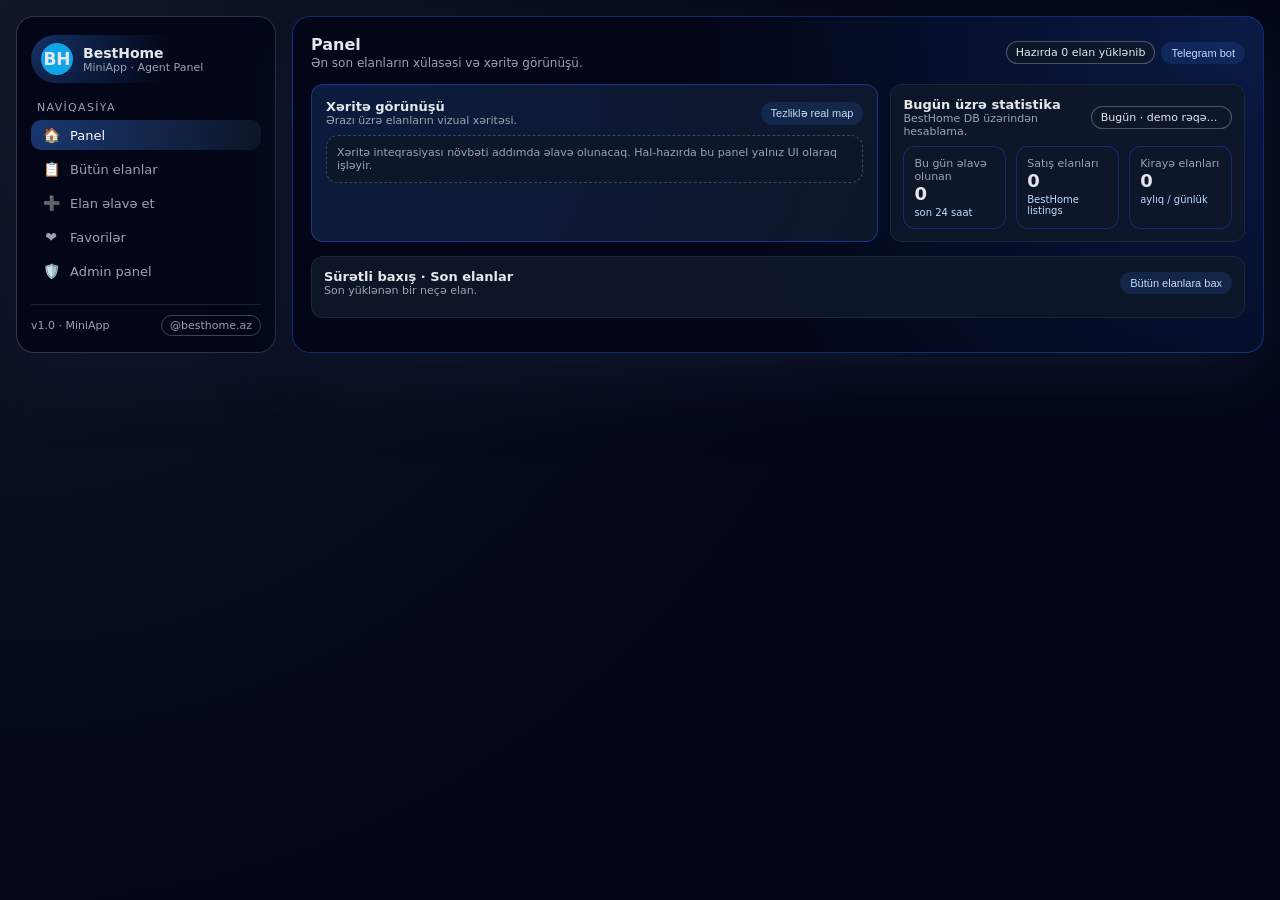
==== commit 814d96e1: "Integrate local data favorites and modal listing UX" ====
--- a/index.html
+++ b/index.html
@@ -54,13 +54,102 @@
         .listing-detail-body {
             overflow-wrap: anywhere;
         }
-
-        body {
-            font-family: system-ui, -apple-system, BlinkMacSystemFont, "Segoe UI", sans-serif;
-            background: radial-gradient(circle at top left, #111827, #020617 60%);
-            color: var(--text-main);
-            min-height: 100vh;
-        }
+
+        .user-banner {
+            background: rgba(59,130,246,0.15);
+            border: 1px solid rgba(59,130,246,0.35);
+            color: #bfdbfe;
+            padding: 8px 12px;
+            border-radius: var(--radius-md);
+            font-size: 13px;
+            display: none;
+        }
+
+        .user-banner.warn {
+            background: rgba(248,113,113,0.15);
+            border-color: rgba(248,113,113,0.35);
+            color: #fecdd3;
+        }
+
+        .modal-overlay {
+            position: fixed;
+            inset: 0;
+            background: rgba(2, 6, 23, 0.8);
+            display: none;
+            align-items: center;
+            justify-content: center;
+            z-index: 2000;
+            padding: 12px;
+        }
+
+        .modal-overlay.active {
+            display: flex;
+        }
+
+        .modal-content {
+            background: var(--bg-panel);
+            border: 1px solid var(--border-soft);
+            border-radius: var(--radius-lg);
+            box-shadow: 0 30px 80px rgba(0, 0, 0, 0.45);
+            max-width: 720px;
+            width: min(720px, 100%);
+            max-height: 90vh;
+            overflow-y: auto;
+            padding: 16px;
+            position: relative;
+        }
+
+        .modal-close {
+            position: absolute;
+            top: 10px;
+            right: 10px;
+            background: transparent;
+            border: none;
+            color: var(--text-main);
+            font-size: 20px;
+            cursor: pointer;
+        }
+
+        .modal-header {
+            display: flex;
+            flex-direction: column;
+            gap: 6px;
+            margin-bottom: 12px;
+        }
+
+        .modal-description {
+            max-height: 240px;
+            overflow-y: auto;
+            background: var(--bg-panel-soft);
+            padding: 10px;
+            border-radius: var(--radius-md);
+            border: 1px solid var(--border-soft);
+        }
+
+        .modal-meta {
+            display: flex;
+            flex-wrap: wrap;
+            gap: 8px;
+            margin-bottom: 12px;
+        }
+
+        .modal-actions {
+            display: flex;
+            gap: 8px;
+            flex-wrap: wrap;
+            margin-top: 12px;
+        }
+
+        body {
+            font-family: system-ui, -apple-system, BlinkMacSystemFont, "Segoe UI", sans-serif;
+            background: radial-gradient(circle at top left, #111827, #020617 60%);
+            color: var(--text-main);
+            min-height: 100vh;
+        }
+
+        body.modal-open {
+            overflow: hidden;
+        }
 
         a {
             color: inherit;
@@ -717,20 +806,16 @@
                     <span class="icon">➕</span>
                     <span>Elan əlavə et</span>
                 </div>
-                <div class="nav-item" data-page="favorites">
-                    <span class="icon">❤️</span>
-                    <span>Favorilər</span>
-                </div>
-                <div class="nav-item" data-page="admin">
-                    <span class="icon">🛡️</span>
-                    <span>Admin panel</span>
-                </div>
-                <div class="nav-item" data-page="agents">
-                    <span class="icon">🤝</span>
-                    <span>Vasitəçilər</span>
-                </div>
-            </div>
-        </div>
+                <div class="nav-item" data-page="favorites">
+                    <span class="icon">❤️</span>
+                    <span>Favorilər</span>
+                </div>
+                <div class="nav-item" data-page="admin">
+                    <span class="icon">🛡️</span>
+                    <span>Admin panel</span>
+                </div>
+            </div>
+        </div>
 
         <div class="sidebar-footer">
             <span>v1.0 · MiniApp</span>
@@ -738,13 +823,14 @@
         </div>
     </aside>
 
-    <!-- MAIN -->
-    <main class="main">
-        <header class="main-header">
-            <div class="page-title-block">
-                <div class="page-title" id="pageTitle">Panel</div>
-                <div class="page-sub" id="pageSub">Ən son elanların xülasəsi və xəritə görünüşü.</div>
-            </div>
+    <!-- MAIN -->
+    <main class="main">
+        <div id="userBanner" class="user-banner"></div>
+        <header class="main-header">
+            <div class="page-title-block">
+                <div class="page-title" id="pageTitle">Panel</div>
+                <div class="page-sub" id="pageSub">Ən son elanların xülasəsi və xəritə görünüşü.</div>
+            </div>
             <div class="top-actions">
                 <div class="pill-soft" id="resultSummary">Hazırda 0 elan yüklənib</div>
                 <button class="btn-mini" id="openTelegram">Telegram bot</button>
@@ -962,77 +1048,44 @@
                 </div>
             </div>
 
-            <!-- ADMIN PANEL -->
-            <div class="section" id="page-admin">
-                <div class="card-soft">
-                    <div class="card-header">
-                        <div>
-                            <div class="card-title">Admin panel</div>
-                            <div class="card-sub">Təsdiq gözləyən elanların siyahısı.</div>
-                        </div>
-                    </div>
-                    <div id="adminList" class="cards-grid"></div>
-                </div>
-            </div>
-
-            <!-- VASİTƏÇİLƏR -->
-            <div class="section" id="page-agents">
-                <div class="card-soft">
-                    <div class="card-header">
-                        <div>
-                            <div class="card-title">Vasitəçilər</div>
-                            <div class="card-sub">Agents.db mənbəli elanlar, nömrə və sözlə axtarış.</div>
-                        </div>
-                    </div>
-
-                    <div class="filter-bar" style="margin-bottom:8px;">
-                        <div class="filter-group">
-                            <label class="filter-label">Açar söz</label>
-                            <input id="agentsText" class="filter-input" placeholder="mətn, ünvan..." />
-                        </div>
-                        <div class="filter-group">
-                            <label class="filter-label">Əlaqə nömrəsi</label>
-                            <input id="agentsPhone" class="filter-input" placeholder="+994..." />
-                        </div>
-                        <div class="filter-group">
-                            <label class="filter-label">Rayon / qəsəbə</label>
-                            <input id="agentsRayon" class="filter-input" placeholder="Saray, Yasamal..." />
-                        </div>
-                        <div class="filter-group">
-                            <label class="filter-label">Əməliyyat</label>
-                            <select id="agentsOperation" class="filter-select">
-                                <option value="">Hamısı</option>
-                                <option value="Satılır">Satılır</option>
-                                <option value="Kirayə verilir">Kirayə verilir</option>
-                            </select>
-                        </div>
-                        <div class="filter-actions">
-                            <button id="agentsSearchBtn" class="btn-primary">Axtar</button>
-                            <button id="agentsResetBtn" class="btn-outline">Sıfırla</button>
-                        </div>
-                    </div>
-
-                    <div class="result-info">
-                        <div id="agentsInfo">Vasitəçi elanları hələ yüklənməyib.</div>
-                        <div id="agentsInfoRight">Səhifə 1 / 1</div>
-                    </div>
-
-                    <div id="agentsGrid" class="cards-grid"></div>
-
-                    <div class="pagination-row">
-                        <div>Göstərilir: <span id="agentsRange">0–0</span></div>
-                        <div class="pagination-buttons">
-                            <button id="agentsPrev" class="btn-page">← Əvvəlki</button>
-                            <button id="agentsNext" class="btn-page">Növbəti →</button>
-                        </div>
-                    </div>
-                </div>
-            </div>
-        </section>
-    </main>
-</div>
-
-<div id="toast" class="toast"></div>
+            <!-- ADMIN PANEL -->
+            <div class="section" id="page-admin">
+                <div class="card-soft">
+                    <div class="card-header">
+                        <div>
+                            <div class="card-title">Admin panel</div>
+                            <div class="card-sub">Təsdiq gözləyən elanların siyahısı.</div>
+                        </div>
+                    </div>
+                    <div class="filter-bar" style="margin-bottom: 10px;">
+                        <div class="filter-group">
+                            <label class="filter-label">İstifadəçi ID</label>
+                            <input id="adminExtendUserId" class="filter-input" placeholder="user_id" />
+                        </div>
+                        <div class="filter-actions" style="flex-wrap: wrap;">
+                            <button class="btn-mini" data-extend="1">+1 gün</button>
+                            <button class="btn-mini" data-extend="7">+7 gün</button>
+                            <button class="btn-mini" data-extend="15">+15 gün</button>
+                            <button class="btn-mini" data-extend="30">+30 gün</button>
+                            <button class="btn-outline" id="adminExtendCustom">Custom gün</button>
+                        </div>
+                    </div>
+                    <div id="adminExtendResult" class="card-sub" style="margin-bottom:10px;"></div>
+                    <div id="adminList" class="cards-grid"></div>
+                </div>
+            </div>
+        </section>
+    </main>
+</div>
+
+<div id="listingModal" class="modal-overlay">
+    <div class="modal-content">
+        <button class="modal-close" aria-label="Bağla">×</button>
+        <div id="listingModalBody"></div>
+    </div>
+</div>
+
+<div id="toast" class="toast"></div>
 
 <script>
     // =============================
@@ -1041,16 +1094,69 @@
     const toastEl = document.getElementById("toast");
     let toastTimer = null;
 
-    function showToast(message, type = "ok") {
-        toastEl.textContent = message;
-        toastEl.className = "toast " + (type === "ok" ? "ok" : "err");
-        toastEl.style.display = "block";
+    function showToast(message, type = "ok") {
+        toastEl.textContent = message;
+        toastEl.className = "toast " + (type === "ok" ? "ok" : "err");
+        toastEl.style.display = "block";
 
         if (toastTimer) clearTimeout(toastTimer);
         toastTimer = setTimeout(() => {
             toastEl.style.display = "none";
-        }, 2600);
-    }
+        }, 2600);
+    }
+
+    // =============================
+    // User konteksti
+    // =============================
+    const userBannerEl = document.getElementById("userBanner");
+
+    function setUserBanner(message, type = "info") {
+        if (!message) {
+            userBannerEl.style.display = "none";
+            userBannerEl.textContent = "";
+            userBannerEl.className = "user-banner";
+            return;
+        }
+        userBannerEl.textContent = message;
+        userBannerEl.className = "user-banner" + (type === "warn" ? " warn" : "");
+        userBannerEl.style.display = "block";
+    }
+
+    function normalizeField(val) {
+        if (val === undefined || val === null) return "";
+        const text = String(val).trim();
+        if (["-", "—", "–", "None", "null"].includes(text)) return "";
+        return text;
+    }
+
+    function resolveUserContext() {
+        const ctx = { userId: null, isDev: false, isMissing: false };
+        setUserBanner("");
+        const tgId = window.Telegram?.WebApp?.initDataUnsafe?.user?.id;
+        if (tgId) {
+            ctx.userId = Number(tgId);
+            return ctx;
+        }
+        const params = new URLSearchParams(window.location.search);
+        const urlId = params.get("user_id");
+        if (urlId && !Number.isNaN(Number(urlId))) {
+            ctx.userId = Number(urlId);
+            return ctx;
+        }
+        const host = window.location.hostname;
+        if (host === "localhost" || host === "127.0.0.1") {
+            ctx.userId = 0;
+            ctx.isDev = true;
+            setUserBanner("Dev mode user");
+            return ctx;
+        }
+        ctx.isMissing = true;
+        setUserBanner("Telegram user_id missing", "warn");
+        return ctx;
+    }
+
+    const userContext = resolveUserContext();
+    const tgUserId = userContext.userId;
 
     // =============================
     // Naviqasiya
@@ -1073,19 +1179,15 @@
             title: "Elan əlavə et",
             sub: "Yeni elanları local_data.db vasitəsilə sistemə yaz."
         },
-        favorites: {
-            title: "Favorilər",
-            sub: "Seçilmiş elanlara tez çıxış."
-        },
-        admin: {
-            title: "Admin panel",
-            sub: "Təsdiq gözləyən elanlar üzərində nəzarət."
-        },
-        agents: {
-            title: "Vasitəçilər",
-            sub: "Agents.db məlumatlarından detallı axtarış."
-        }
-    };
+        favorites: {
+            title: "Favorilər",
+            sub: "Seçilmiş elanlara tez çıxış."
+        },
+        admin: {
+            title: "Admin panel",
+            sub: "İstifadəçi təsdiqi və müddət uzatma paneli."
+        }
+    };
 
     navItems.forEach(item => {
         item.addEventListener("click", () => {
@@ -1100,19 +1202,16 @@
             pageTitleEl.textContent = pageMeta[page].title;
             pageSubEl.textContent = pageMeta[page].sub;
 
-            if (page === "listings") {
-                listingsState.page = 1;
-                loadListings();
-            } else if (page === "favorites") {
-                loadFavorites();
-            } else if (page === "admin") {
-                renderAdminList();
-            } else if (page === "agents") {
-                agentsState.page = 1;
-                loadAgents();
-            }
-        });
-    });
+            if (page === "listings") {
+                listingsState.page = 1;
+                loadListings();
+            } else if (page === "favorites") {
+                loadFavorites();
+            } else if (page === "admin") {
+                renderAdminList();
+            }
+        });
+    });
 
     document.querySelectorAll("[data-page-jump]").forEach(btn => {
         btn.addEventListener("click", () => {
@@ -1129,23 +1228,14 @@
     // =============================
     // GLOBAL STATE
     // =============================
-    const resultSummary = document.getElementById("resultSummary");
-
-    const tgUserId = Number(window.Telegram?.WebApp?.initDataUnsafe?.user?.id || 0);
+    const resultSummary = document.getElementById("resultSummary");
 
     const listingsState = {
         page: 1,
         total: 0,
         pageSize: 0,
-        totalPages: 1
-    };
-
-    const agentsState = {
-        page: 1,
-        total: 0,
-        pageSize: 0,
-        totalPages: 1
-    };
+        totalPages: 1
+    };
 
     // =============================
     // Bütün elanlar – load & render
@@ -1156,6 +1246,9 @@
     const listingsRange = document.getElementById("listingsRange");
     const listingDetailPanel = document.getElementById("listingDetailPanel");
     const listingDetailBody = document.getElementById("listingDetailBody");
+    const listingModal = document.getElementById("listingModal");
+    const listingModalBody = document.getElementById("listingModalBody");
+    const listingModalClose = listingModal.querySelector(".modal-close");
 
     async function loadListings(pageOverride) {
         const page = pageOverride || listingsState.page || 1;
@@ -1180,7 +1273,9 @@
         if (maxPrice) params.set("max_price", maxPrice);
         if (rooms) params.set("rooms", rooms);
         if (credit) params.set("credit", "1");
-        if (tgUserId) params.set("user_id", tgUserId);
+        if (tgUserId !== null && tgUserId !== undefined && (tgUserId || userContext.isDev)) {
+            params.set("user_id", tgUserId);
+        }
 
         try {
             const resp = await fetch("/api/listings/search?" + params.toString());
@@ -1223,66 +1318,72 @@
         listingsGrid.innerHTML = "";
         const recentContainer = document.getElementById("dashboardRecentListings");
         recentContainer.innerHTML = "";
-
-        if (!items.length) {
-            listingsGrid.innerHTML = `<div class="empty-state">Bu filtrlərlə uyğun elan tapılmadı.</div>`;
-            return;
-        }
-
-        items.forEach((l, idx) => {
-            const card = document.createElement("div");
-            card.className = "listing-card" + (l.is_favorite ? " favorite" : "");
-
-            const title = l.summary && l.summary.length > 110
-                ? l.summary.slice(0, 110) + "..."
-                : (l.summary || "");
-
-            card.innerHTML = `
-                <div class="listing-header-row">
-                    <div class="pill-op">${l.operation || "Elan"}</div>
-                    <div class="price-label">${(l.price || "?")} ${l.currency || "AZN"}</div>
-                </div>
-                <div class="listing-title">${l.rayon || ""} · ${l.rooms || ""}</div>
-                <div class="listing-summary">${title}</div>
-                <div class="listing-meta-row">
-                    <div>${l.metro || ""}</div>
-                    <div>${l.phone || ""}</div>
-                </div>
-                <div class="listing-actions-row">
-                    <button class="link-btn" ${l.link ? "" : "disabled"} data-link="${l.link || ""}">Elana keçid</button>
-                    <button class="fav-toggle ${l.is_favorite ? "active" : ""}" data-id="${l.id}" data-source="besthome">
-                        ${l.is_favorite ? "❤ Favoridə" : "♡ Favoriyə əlavə et"}
-                    </button>
-                </div>
-            `;
-
+
+        if (!items.length) {
+            listingsGrid.innerHTML = `<div class="empty-state">Bu filtrlərlə uyğun elan tapılmadı.</div>`;
+            return;
+        }
+
+        items.forEach((l, idx) => {
+            const card = document.createElement("div");
+            card.className = "listing-card" + (l.is_favorite ? " favorite" : "");
+            card.dataset.id = l.id || l.listing_id || "";
+
+            const title = l.summary && l.summary.length > 110
+                ? l.summary.slice(0, 110) + "..."
+                : (l.summary || "");
+            const rayon = normalizeField(l.rayon || l.district);
+            const rooms = normalizeField(l.rooms);
+            const metro = normalizeField(l.metro);
+            const phone = normalizeField(l.phone);
+            const locationLine = [rayon, rooms].filter(Boolean).join(" · ");
+            const metaHtml = [metro, phone].filter(Boolean).map(v => `<div>${v}</div>`).join("");
+
+            card.innerHTML = `
+                <div class="listing-header-row">
+                    <div class="pill-op">${l.operation || "Elan"}</div>
+                    <div class="price-label">${(l.price || "?")} ${l.currency || "AZN"}</div>
+                </div>
+                <div class="listing-title">${locationLine || rooms || ""}</div>
+                <div class="listing-summary">${title}</div>
+                <div class="listing-meta-row">${metaHtml}</div>
+                <div class="listing-actions-row">
+                    <button class="link-btn" data-id="${l.id || l.listing_id || ""}" data-link="${l.link || ""}">Elana keçid</button>
+                    <button class="fav-toggle ${l.is_favorite ? "active" : ""}" data-id="${l.id}" data-source="${l.source || "main"}">
+                        ${l.is_favorite ? "❤ Favoridə" : "♡ Favoriyə əlavə et"}
+                    </button>
+                </div>
+            `;
+
             listingsGrid.appendChild(card);
 
             card.addEventListener("click", (ev) => {
                 if (ev.target.closest(".fav-toggle") || ev.target.closest(".link-btn")) return;
-                if (l.id) loadListingDetail(l.id);
+                const lid = card.dataset.id || l.id;
+                if (lid) loadListingDetail(lid);
             });
-
-            // İlk 4 elanı panel üçün də göstərək
-            if (idx < 4) {
-                const mini = card.cloneNode(true);
-                mini.style.transform = "scale(0.98)";
-                mini.style.opacity = "0.95";
-                recentContainer.appendChild(mini);
-            }
-        });
-
-        // Link düymələri
-        listingsGrid.querySelectorAll(".link-btn").forEach(btn => {
-            if (!btn.dataset.link) return;
-            btn.addEventListener("click", () => {
-                window.open(btn.dataset.link, "_blank");
-            });
-        });
-
-        // Favori düymələri
+
+            if (idx < 4) {
+                const mini = card.cloneNode(true);
+                mini.style.transform = "scale(0.98)";
+                mini.style.opacity = "0.95";
+                recentContainer.appendChild(mini);
+            }
+        });
+
+        listingsGrid.querySelectorAll(".link-btn").forEach(btn => {
+            btn.addEventListener("click", async (ev) => {
+                ev.stopPropagation();
+                const id = Number(btn.getAttribute("data-id") || btn.closest(".listing-card")?.dataset.id);
+                if (!id) return;
+                const detail = await fetchListingDetailData(id);
+                if (detail) openListingModal(detail);
+            });
+        });
+
         listingsGrid.querySelectorAll(".fav-toggle").forEach(btn => {
-            btn.addEventListener("click", async () => {
+            btn.addEventListener("click", async (ev) => {
+                ev.stopPropagation();
                 const id = Number(btn.getAttribute("data-id"));
                 const source = btn.getAttribute("data-source") || "besthome";
                 await toggleFavorite(id, source, btn, btn.closest(".listing-card"));
@@ -1290,7 +1391,12 @@
         });
     }
 
-    async function loadListingDetail(id) {
+    const listingModal = document.getElementById("listingModal");
+    const listingModalBody = document.getElementById("listingModalBody");
+    const listingModalClose = listingModal.querySelector(".modal-close");
+
+    async function fetchListingDetailData(id) {
+        if (!id) return null;
         try {
             const url = new URL("/api/listings/detail", window.location.origin);
             url.searchParams.set("id", id);
@@ -1298,37 +1404,92 @@
             const data = await resp.json();
             if (!data.ok) {
                 showToast(data.error || "Detallar alınmadı", "err");
-                return;
+                return null;
             }
-            renderListingDetail(data.item || {});
+            return data.item || null;
         } catch (e) {
             console.error(e);
             showToast("Server xətası (detallar)", "err");
+            return null;
         }
     }
 
-    function renderListingDetail(item) {
+    async function loadListingDetail(id) {
+        const item = await fetchListingDetailData(id);
+        if (item) renderListingDetailPanel(item);
+    }
+
+    function renderListingDetailPanel(item) {
         if (!item || Object.keys(item).length === 0) return;
         const rows = [
-            { label: "Əməliyyat", value: item.operation || "" },
-            { label: "Rayon", value: item.rayon || item.Rayon_Qesebe || "" },
-            { label: "Metro", value: item.metro || "" },
-            { label: "Otaq", value: item.rooms || item.Otaq_sayi || "" },
-            { label: "Qiymət", value: `${item.price || "?"} ${item.currency || "AZN"}` },
-            { label: "Telefon", value: item.phone || "" },
-            { label: "Əlaqə", value: item.contact_name || item.ad || "" },
-            { label: "Link", value: item.link || "" }
-        ];
+            { label: "Əməliyyat", value: normalizeField(item.operation) },
+            { label: "Rayon", value: normalizeField(item.rayon || item.Rayon_Qesebe) },
+            { label: "Metro", value: normalizeField(item.metro) },
+            { label: "Otaq", value: normalizeField(item.rooms || item.Otaq_sayi) },
+            { label: "Qiymət", value: item.price ? `${item.price} ${item.currency || "AZN"}` : "" },
+            { label: "Telefon", value: normalizeField(item.phone) },
+            { label: "Əlaqə", value: normalizeField(item.contact_name || item.ad) },
+            { label: "Link", value: normalizeField(item.link) }
+        ].filter(r => r.value);
+
+        const locationLine = [normalizeField(item.rayon), normalizeField(item.metro)].filter(Boolean).join(" · ");
 
         listingDetailBody.innerHTML = `
             <div class="listing-title" style="margin-bottom:6px;">${item.summary || item.description || ""}</div>
+            <div class="listing-meta-row" style="flex-wrap:wrap;gap:8px;">${locationLine}</div>
             <div class="listing-meta-row" style="flex-wrap:wrap;gap:8px;">
-                ${rows.map(r => `<span class="pill-soft">${r.label}: ${r.value || "-"}</span>`).join("")}
+                ${rows.map(r => `<span class="pill-soft">${r.label}: ${r.value}</span>`).join("")}
             </div>
         `;
         listingDetailPanel.style.display = "block";
         listingDetailPanel.scrollIntoView({ behavior: "smooth" });
     }
+
+    function closeListingModal() {
+        listingModal.classList.remove("active");
+        document.body.classList.remove("modal-open");
+    }
+
+    function openListingModal(item) {
+        if (!item) return;
+        const rayon = normalizeField(item.rayon || item.district);
+        const metro = normalizeField(item.metro);
+        const rooms = normalizeField(item.rooms);
+        const description = item.description || item.summary || "";
+        const metaParts = [
+            item.price ? `Qiymət: ${item.price} ${item.currency || "AZN"}` : "",
+            item.phone ? `Telefon: ${item.phone}` : "",
+            rayon ? `Rayon: ${rayon}` : "",
+            metro ? `Metro: ${metro}` : "",
+            rooms ? `Otaq: ${rooms}` : ""
+        ].filter(Boolean).map(m => `<span class="pill-soft">${m}</span>`).join("");
+        const link = item.link || "";
+
+        listingModalBody.innerHTML = `
+            <div class="modal-header">
+                <div class="listing-title">${item.summary || item.description || ""}</div>
+                <div class="listing-meta-row" style="gap:8px;">${[rayon, metro].filter(Boolean).join(" · ")}</div>
+            </div>
+            ${metaParts ? `<div class="modal-meta">${metaParts}</div>` : ""}
+            <div class="modal-description">${description || "Təsvir yoxdur."}</div>
+            <div class="modal-actions">
+                <button class="btn-primary" id="modalOpenLink" ${link ? "" : "disabled"}>${link ? "Linkə keç" : "Link yoxdur"}</button>
+            </div>
+        `;
+
+        listingModal.classList.add("active");
+        document.body.classList.add("modal-open");
+
+        const modalLink = document.getElementById("modalOpenLink");
+        if (modalLink && link) {
+            modalLink.addEventListener("click", () => window.open(link, "_blank"));
+        }
+    }
+
+    listingModal.addEventListener("click", (ev) => {
+        if (ev.target === listingModal) closeListingModal();
+    });
+    listingModalClose.addEventListener("click", closeListingModal);
 
     document.getElementById("listingsPrev").addEventListener("click", () => {
         if (listingsState.page > 1) {
@@ -1368,15 +1529,16 @@
     const favCountLabel = document.getElementById("favCountLabel");
 
     async function toggleFavorite(id, source, btnEl, cardEl) {
-        if (!tgUserId) {
+        if (userContext.isMissing) {
             showToast("Telegram user_id missing", "err");
             return;
         }
+        const userIdToSend = tgUserId ?? 0;
         try {
             const resp = await fetch("/api/favorites/toggle", {
                 method: "POST",
                 headers: { "Content-Type": "application/json" },
-                body: JSON.stringify({ listing_id: id, source, user_id: tgUserId })
+                body: JSON.stringify({ listing_id: id, source, user_id: userIdToSend })
             });
             const data = await resp.json();
             if (!data.ok) {
@@ -1402,7 +1564,7 @@
     }
 
     async function loadFavorites() {
-        if (!tgUserId) {
+        if (userContext.isMissing) {
             favGrid.innerHTML = "";
             favEmpty.style.display = "block";
             favEmpty.textContent = "Telegram user_id missing";
@@ -1410,7 +1572,7 @@
         }
         try {
             const url = new URL("/api/favorites/list", window.location.origin);
-            if (tgUserId) url.searchParams.set("user_id", tgUserId);
+            if (tgUserId !== null && tgUserId !== undefined) url.searchParams.set("user_id", tgUserId);
             const resp = await fetch(url.toString());
             const data = await resp.json();
             if (!data.ok) {
@@ -1427,103 +1589,116 @@
 
             if (!items.length) return;
 
-            items.forEach(l => {
-                const card = document.createElement("div");
-                card.className = "listing-card favorite";
-                const title = l.summary && l.summary.length > 120
-                    ? l.summary.slice(0, 120) + "..."
-                    : (l.summary || "");
-
-                card.innerHTML = `
-                    <div class="listing-header-row">
-                        <div class="pill-op">${l.operation || "Elan"}</div>
-                        <div class="price-label">${(l.price || "?")} ${l.currency || "AZN"}</div>
-                    </div>
-                    <div class="listing-title">${l.rayon || ""} · ${l.rooms || ""}</div>
-                    <div class="listing-summary">${title}</div>
-                    <div class="listing-actions-row">
-                        <button class="link-btn" ${l.link ? "" : "disabled"} data-link="${l.link || ""}">Elana keçid</button>
-                        <button class="fav-toggle active" data-id="${l.id}" data-source="${l.source || "besthome"}">
-                            Favoridən çıxar
-                        </button>
-                    </div>
-                `;
-                favGrid.appendChild(card);
-            });
-
-            favGrid.querySelectorAll(".link-btn").forEach(btn => {
-                if (!btn.dataset.link) return;
-                btn.addEventListener("click", () => {
-                    window.open(btn.dataset.link, "_blank");
-                });
-            });
-
-            favGrid.querySelectorAll(".fav-toggle").forEach(btn => {
-                btn.addEventListener("click", async () => {
-                    const id = Number(btn.getAttribute("data-id"));
-                    const source = btn.getAttribute("data-source") || "besthome";
-                    await toggleFavorite(id, source, btn, btn.closest(".listing-card"));
-                });
-            });
-        } catch (e) {
-            console.error(e);
-            favGrid.innerHTML = "";
-            favEmpty.style.display = "block";
+            items.forEach(l => {
+                const card = document.createElement("div");
+                card.className = "listing-card favorite";
+                card.dataset.id = l.id || l.listing_id || "";
+                const title = l.summary && l.summary.length > 120
+                    ? l.summary.slice(0, 120) + "..."
+                    : (l.summary || "");
+                const rayon = normalizeField(l.rayon || l.district);
+                const rooms = normalizeField(l.rooms);
+                const locationLine = [rayon, rooms].filter(Boolean).join(" · ");
+
+                card.innerHTML = `
+                    <div class="listing-header-row">
+                        <div class="pill-op">${l.operation || "Elan"}</div>
+                        <div class="price-label">${(l.price || "?")} ${l.currency || "AZN"}</div>
+                    </div>
+                    <div class="listing-title">${locationLine || rooms || ""}</div>
+                    <div class="listing-summary">${title}</div>
+                    <div class="listing-actions-row">
+                        <button class="link-btn" data-id="${l.id || l.listing_id || ""}" data-link="${l.link || ""}">Elana keçid</button>
+                        <button class="fav-toggle active" data-id="${l.id}" data-source="${l.source || "main"}">
+                            Favoridən çıxar
+                        </button>
+                    </div>
+                `;
+                favGrid.appendChild(card);
+            });
+
+            favGrid.querySelectorAll(".link-btn").forEach(btn => {
+                btn.addEventListener("click", async (ev) => {
+                    ev.stopPropagation();
+                    const id = Number(btn.getAttribute("data-id") || btn.closest(".listing-card")?.dataset.id);
+                    if (!id) return;
+                    const detail = await fetchListingDetailData(id);
+                    if (detail) openListingModal(detail);
+                });
+            });
+
+            favGrid.querySelectorAll(".fav-toggle").forEach(btn => {
+                btn.addEventListener("click", async (ev) => {
+                    ev.stopPropagation();
+                    const id = Number(btn.getAttribute("data-id"));
+                    const source = btn.getAttribute("data-source") || "besthome";
+                    await toggleFavorite(id, source, btn, btn.closest(".listing-card"));
+                });
+            });
+        } catch (e) {
+            console.error(e);
+            favGrid.innerHTML = "";
+            favEmpty.style.display = "block";
             favEmpty.textContent = "Server xətası səbəbindən favorilər alınmadı.";
         }
     }
 
     // =============================
-    // Admin pending list
-    // =============================
-    async function fetchPendingListings() {
-        try {
+    // Admin pending list
+    // =============================
+    async function fetchPendingListings() {
+        if (userContext.isMissing || tgUserId === null || tgUserId === undefined) return [];
+        try {
             const url = new URL("/api/admin/pending", window.location.origin);
-            if (tgUserId) url.searchParams.set("admin_id", tgUserId);
+            url.searchParams.set("admin_id", tgUserId);
             const resp = await fetch(url.toString());
             const data = await resp.json();
             if (!data.ok) return [];
             return data.items || [];
-        } catch (e) {
-            console.error(e);
-            return [];
-        }
-    }
-
-    async function renderAdminList() {
-        const adminList = document.getElementById("adminList");
-        adminList.innerHTML = "";
-
-        const items = await fetchPendingListings();
-        if (!items.length) {
-            adminList.innerHTML = `<div class="empty-state">Təsdiq gözləyən elan yoxdur.</div>`;
-            return;
-        }
-
-        items.forEach(l => {
-            const div = document.createElement("div");
-            div.className = "listing-card";
-            div.innerHTML = `
-                <div class="listing-title" style="margin-bottom:4px;">${l.title}</div>
-                <div class="listing-summary" style="max-height:60px;">${l.summary || ""}</div>
-                <div class="listing-meta-row" style="margin-top:4px;">
-                    <span>${l.price || ""}</span>
-                    <span>${l.city || ""}</span>
-                </div>
-                <div class="listing-actions-row">
-                    <button class="btn-mini" data-act="approve" data-id="${l.id}">Təsdiq et</button>
-                    <button class="btn-mini" style="background:rgba(248,113,113,0.2);color:#fecaca;"
-                        data-act="reject" data-id="${l.id}">Rədd et</button>
-                </div>
-            `;
-            adminList.appendChild(div);
-        });
-
-        adminList.querySelectorAll("button[data-act]").forEach(btn => {
-            btn.addEventListener("click", async () => {
-                const id = Number(btn.getAttribute("data-id"));
-                const act = btn.getAttribute("data-act");
-                const url = act === "approve" ? "/api/admin/approve" : "/api/admin/reject";
+        } catch (e) {
+            console.error(e);
+            return [];
+        }
+    }
+
+    async function renderAdminList() {
+        const adminList = document.getElementById("adminList");
+        adminList.innerHTML = "";
+
+        if (userContext.isMissing || tgUserId === null || tgUserId === undefined) {
+            adminList.innerHTML = `<div class="empty-state">Telegram user_id missing</div>`;
+            return;
+        }
+
+        const items = await fetchPendingListings();
+        if (!items.length) {
+            adminList.innerHTML = `<div class="empty-state">Təsdiq gözləyən istifadəçi yoxdur.</div>`;
+            return;
+        }
+
+        items.forEach(u => {
+            const div = document.createElement("div");
+            div.className = "listing-card";
+            div.innerHTML = `
+                <div class="listing-header-row">
+                    <div class="pill-op">ID ${u.chat_id}</div>
+                    <div class="pill-soft">${u.username ? "@" + u.username : ""}</div>
+                </div>
+                <div class="listing-title" style="margin-bottom:4px;">${u.full_name || "İstifadəçi"}</div>
+                <div class="listing-summary" style="max-height:60px;">${u.first_seen || ""}</div>
+                <div class="listing-actions-row">
+                    <button class="btn-mini" data-act="approve" data-id="${u.chat_id}">Təsdiq et</button>
+                    <button class="btn-mini" style="background:rgba(248,113,113,0.2);color:#fecaca;" data-act="block" data-id="${u.chat_id}">Blokla</button>
+                </div>
+            `;
+            adminList.appendChild(div);
+        });
+
+        adminList.querySelectorAll("button[data-act]").forEach(btn => {
+            btn.addEventListener("click", async () => {
+                const id = Number(btn.getAttribute("data-id"));
+                const act = btn.getAttribute("data-act");
+                const url = act === "approve" ? "/api/admin/approve" : "/api/admin/block";
 
                 try {
                     const resp = await fetch(url, {
@@ -1531,155 +1706,62 @@
                         headers: { "Content-Type": "application/json" },
                         body: JSON.stringify({ user_id: id, admin_id: tgUserId })
                     });
-                    const data = await resp.json();
-                    if (!data.ok) {
-                        showToast("Əməliyyat alınmadı", "err");
-                        return;
-                    }
-                    showToast(act === "approve" ? "Elan təsdiq olundu" : "Elan rədd edildi", "ok");
-                    renderAdminList();
-                } catch (e) {
-                    console.error(e);
-                    showToast("Server xətası (admin)", "err");
-                }
-            });
-        });
-    }
-
-    // =============================
-    // Vasitəçilər – Agents
-    // =============================
-    const agentsGrid = document.getElementById("agentsGrid");
-    const agentsInfo = document.getElementById("agentsInfo");
-    const agentsInfoRight = document.getElementById("agentsInfoRight");
-    const agentsRange = document.getElementById("agentsRange");
-
-    async function loadAgents(pageOverride) {
-        const page = pageOverride || agentsState.page || 1;
-
-        const q = document.getElementById("agentsText").value.trim();
-        const phone = document.getElementById("agentsPhone").value.trim();
-        const rayon = document.getElementById("agentsRayon").value.trim();
-        const op = document.getElementById("agentsOperation").value;
-
-        agentsInfo.textContent = "Yüklənir...";
-        agentsGrid.innerHTML = "";
-
-        const params = new URLSearchParams();
-        params.set("page", page);
-        if (q) params.set("q", q);
-        if (phone) params.set("phone", phone);
-        if (rayon) params.set("district", rayon);
-        if (op) params.set("op", op);
-
+                    const data = await resp.json();
+                    if (!data.ok) {
+                        showToast(data.error || "Əməliyyat alınmadı", "err");
+                        return;
+                    }
+                    showToast(act === "approve" ? "İstifadəçi təsdiqləndi" : "İstifadəçi bloklandı", "ok");
+                    renderAdminList();
+                } catch (e) {
+                    console.error(e);
+                    showToast("Server xətası (admin)", "err");
+                }
+            });
+        });
+    }
+
+    async function extendUserDays(days) {
+        if (userContext.isMissing || tgUserId === null || tgUserId === undefined) {
+            showToast("Telegram user_id missing", "err");
+            return;
+        }
+        const target = Number(document.getElementById("adminExtendUserId").value.trim());
+        if (!target) {
+            showToast("user_id daxil et", "err");
+            return;
+        }
         try {
-            const resp = await fetch("/api/agents/search?" + params.toString());
+            const resp = await fetch("/api/admin/extend", {
+                method: "POST",
+                headers: { "Content-Type": "application/json" },
+                body: JSON.stringify({ admin_id: tgUserId, user_id: target, days })
+            });
             const data = await resp.json();
             if (!data.ok) {
-                agentsInfo.textContent = "Xəta baş verdi: " + (data.error || "bilinmir");
+                showToast(data.error || "Vaxt artırılmadı", "err");
                 return;
             }
-
-            const items = data.items || [];
-            agentsState.page = data.page || page;
-            agentsState.total = data.total || items.length;
-            agentsState.pageSize = items.length || 0;
-            agentsState.totalPages = data.pages || data.total_pages || 1;
-
-            renderAgents(items);
-
-            const from = agentsState.total === 0 ? 0 : ((agentsState.page - 1) * agentsState.pageSize + 1);
-            const to = (agentsState.page - 1) * agentsState.pageSize + items.length;
-
-            agentsInfo.textContent = `${agentsState.total} vasitəçi elanı tapıldı`;
-            agentsInfoRight.textContent = `Səhifə ${agentsState.page} / ${agentsState.totalPages}`;
-            agentsRange.textContent = `${from}–${to}`;
-        } catch (e) {
-            console.error(e);
-            agentsInfo.textContent = "Serverə qoşulmaq mümkün olmadı.";
-        }
-    }
-
-    function renderAgents(items) {
-        agentsGrid.innerHTML = "";
-        if (!items.length) {
-            agentsGrid.innerHTML = `<div class="empty-state">Bu filtrlərlə vasitəçi elanı tapılmadı.</div>`;
-            return;
-        }
-
-        items.forEach(l => {
-            const card = document.createElement("div");
-            card.className = "agent-card";
-            const text = l.summary && l.summary.length > 120
-                ? l.summary.slice(0, 120) + "..."
-                : (l.summary || "");
-
-            card.innerHTML = `
-                <div class="agent-header">
-                    <div class="agent-name">${l.agent_name || "Vasitəçi"}</div>
-                    <div class="agent-phone">${l.phone || ""}</div>
-                </div>
-                <div style="display:flex;justify-content:space-between;align-items:center;margin-bottom:4px;">
-                    <span class="tag-badge">${l.operation || ""}</span>
-                    <span style="font-size:10px;">${l.rayon || ""}</span>
-                </div>
-                <div style="font-size:11px;margin-bottom:6px;">${text}</div>
-                <div style="display:flex;justify-content:space-between;align-items:center;">
-                    <button class="link-btn" ${l.link ? "" : "disabled"} data-link="${l.link || ""}">
-                        Elana keçid
-                    </button>
-                    <button class="fav-toggle ${l.is_favorite ? "active" : ""}"
-                        data-id="${l.id}" data-source="agents">
-                        ${l.is_favorite ? "❤ Favoridə" : "♡ Favoriyə əlavə et"}
-                    </button>
-                </div>
-            `;
-            agentsGrid.appendChild(card);
-        });
-
-        agentsGrid.querySelectorAll(".link-btn").forEach(btn => {
-            if (!btn.dataset.link) return;
-            btn.addEventListener("click", () => {
-                window.open(btn.dataset.link, "_blank");
-            });
-        });
-
-        agentsGrid.querySelectorAll(".fav-toggle").forEach(btn => {
-            btn.addEventListener("click", async () => {
-                const id = Number(btn.getAttribute("data-id"));
-                const source = btn.getAttribute("data-source") || "agents";
-                await toggleFavorite(id, source, btn, btn.closest(".agent-card"));
-            });
-        });
-    }
-
-    document.getElementById("agentsPrev").addEventListener("click", () => {
-        if (agentsState.page > 1) {
-            agentsState.page--;
-            loadAgents();
-        }
-    });
-
-    document.getElementById("agentsNext").addEventListener("click", () => {
-        if (agentsState.page < agentsState.totalPages) {
-            agentsState.page++;
-            loadAgents();
-        }
-    });
-
-    document.getElementById("agentsSearchBtn").addEventListener("click", () => {
-        agentsState.page = 1;
-        loadAgents();
-    });
-
-    document.getElementById("agentsResetBtn").addEventListener("click", () => {
-        document.getElementById("agentsText").value = "";
-        document.getElementById("agentsPhone").value = "";
-        document.getElementById("agentsRayon").value = "";
-        document.getElementById("agentsOperation").value = "";
-        agentsState.page = 1;
-        loadAgents();
-    });
+            document.getElementById("adminExtendResult").textContent = `Yeni bitmə tarixi: ${data.expires_at || ""}`;
+            showToast("Abunə müddəti uzadıldı", "ok");
+        } catch (e) {
+            console.error(e);
+            showToast("Server xətası (extend)", "err");
+        }
+    }
+
+    document.querySelectorAll("[data-extend]").forEach(btn => {
+        btn.addEventListener("click", () => {
+            const days = Number(btn.getAttribute("data-extend"));
+            if (days) extendUserDays(days);
+        });
+    });
+
+    document.getElementById("adminExtendCustom").addEventListener("click", () => {
+        const val = Number(prompt("Neçə gün artırılsın?") || "");
+        if (val > 0) extendUserDays(val);
+    });
+
 
     // =============================
     // Elan əlavə et – submit
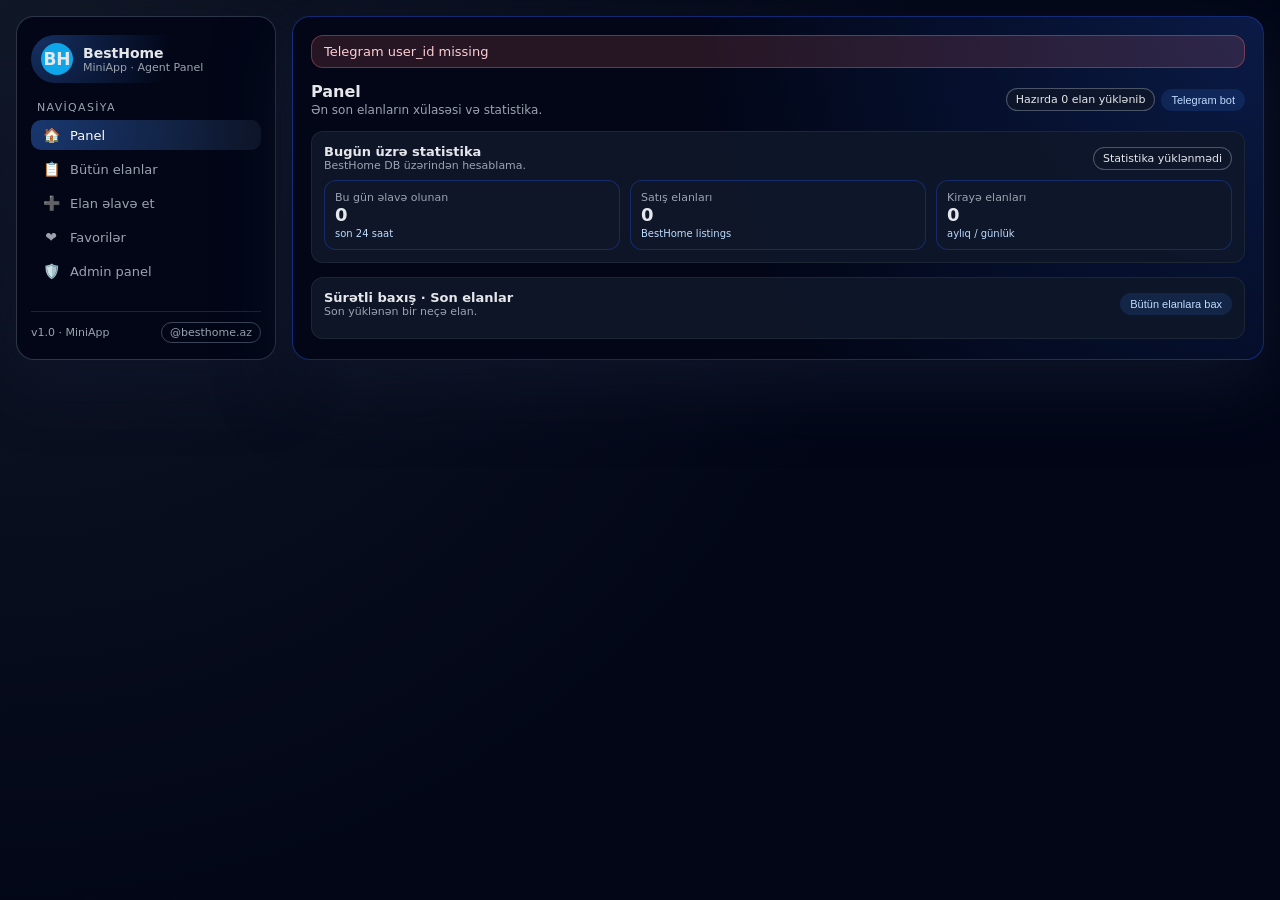
==== commit 11495a43: "Improve mini app search and stats" ====
--- a/index.html
+++ b/index.html
@@ -346,12 +346,12 @@
             display: block;
         }
 
-        /* DASHBOARD */
-        .dashboard-grid {
-            display: grid;
-            grid-template-columns: minmax(0, 1.6fr) minmax(0, 1fr);
-            gap: 12px;
-        }
+        /* DASHBOARD */
+        .dashboard-grid {
+            display: grid;
+            grid-template-columns: repeat(auto-fit, minmax(280px, 1fr));
+            gap: 12px;
+        }
 
         .card {
             background: radial-gradient(circle at top left, rgba(59,130,246,0.18), rgba(15,23,42,0.95));
@@ -384,15 +384,6 @@
             color: var(--text-soft);
         }
 
-        .map-placeholder {
-            border-radius: var(--radius-md);
-            border: 1px dashed rgba(148,163,184,0.35);
-            padding: 10px;
-            font-size: 11px;
-            color: var(--text-soft);
-            background: rgba(15,23,42,0.85);
-        }
-
         .stats-row {
             display: grid;
             grid-template-columns: repeat(3, minmax(0, 1fr));
@@ -435,22 +426,30 @@
         }
 
         /* FILTER BAR – Bütün elanlar */
-        .filter-bar {
-            background: rgba(15,23,42,0.96);
-            border-radius: var(--radius-md);
-            border: 1px solid rgba(30,64,175,0.6);
-            padding: 10px;
-            display: grid;
-            grid-template-columns: repeat(6, minmax(0, 1fr));
-            gap: 8px;
-            margin-bottom: 10px;
-        }
-
-        .filter-group {
-            display: flex;
-            flex-direction: column;
-            gap: 4px;
-        }
+        .filter-bar {
+            background: rgba(15,23,42,0.96);
+            border-radius: var(--radius-md);
+            border: 1px solid rgba(30,64,175,0.6);
+            padding: 10px;
+            display: flex;
+            flex-direction: column;
+            gap: 8px;
+            margin-bottom: 10px;
+        }
+
+        .filter-row {
+            display: flex;
+            flex-wrap: wrap;
+            gap: 8px;
+        }
+
+        .filter-group {
+            display: flex;
+            flex-direction: column;
+            gap: 4px;
+            flex: 1 1 200px;
+            min-width: 0;
+        }
 
         .filter-label {
             font-size: 10px;
@@ -473,22 +472,28 @@
             color: rgba(148,163,184,0.7);
         }
 
-        .filter-actions {
-            display: flex;
-            align-items: flex-end;
-            gap: 6px;
-        }
-
-        .btn-primary {
-            border-radius: 999px;
-            border: none;
-            background: linear-gradient(90deg, #2563eb, #06b6d4);
-            color: #f9fafb;
-            font-size: 12px;
-            padding: 7px 14px;
-            cursor: pointer;
-            white-space: nowrap;
-        }
+        .filter-actions {
+            display: flex;
+            align-items: flex-end;
+            gap: 6px;
+            flex-wrap: wrap;
+        }
+
+        .btn-primary {
+            border-radius: 999px;
+            border: none;
+            background: linear-gradient(90deg, #2563eb, #06b6d4);
+            color: #f9fafb;
+            font-size: 12px;
+            padding: 7px 14px;
+            cursor: pointer;
+            white-space: nowrap;
+        }
+
+        .btn-primary:disabled {
+            opacity: 0.65;
+            cursor: not-allowed;
+        }
 
         .btn-outline {
             border-radius: 999px;
@@ -501,22 +506,50 @@
             white-space: nowrap;
         }
 
-        .btn-primary:hover {
-            filter: brightness(1.07);
-        }
+        .btn-primary:hover {
+            filter: brightness(1.07);
+        }
 
         .btn-outline:hover {
             background: rgba(15,23,42,0.95);
         }
 
-        .filter-checkbox {
-            display: flex;
-            align-items: center;
-            gap: 4px;
-            font-size: 11px;
-            color: var(--text-soft);
-            margin-top: 6px;
-        }
+        .filter-checkbox {
+            display: flex;
+            align-items: center;
+            gap: 4px;
+            font-size: 11px;
+            color: var(--text-soft);
+            margin-top: 6px;
+        }
+
+        .date-filter-group {
+            display: flex;
+            flex-wrap: wrap;
+            gap: 6px;
+        }
+
+        .date-filter-option {
+            border-radius: 999px;
+            border: 1px solid rgba(55,65,81,0.9);
+            background: rgba(15,23,42,0.9);
+            color: var(--text-main);
+            padding: 6px 10px;
+            font-size: 11px;
+            display: inline-flex;
+            align-items: center;
+            gap: 6px;
+            cursor: pointer;
+        }
+
+        .date-filter-option input {
+            accent-color: #3b82f6;
+        }
+
+        .inline-error {
+            color: #fca5a5;
+            font-size: 11px;
+        }
 
         .filter-checkbox input {
             width: 13px;
@@ -829,7 +862,7 @@
         <header class="main-header">
             <div class="page-title-block">
                 <div class="page-title" id="pageTitle">Panel</div>
-                <div class="page-sub" id="pageSub">Ən son elanların xülasəsi və xəritə görünüşü.</div>
+                <div class="page-sub" id="pageSub">Ən son elanların xülasəsi və statistika.</div>
             </div>
             <div class="top-actions">
                 <div class="pill-soft" id="resultSummary">Hazırda 0 elan yüklənib</div>
@@ -838,27 +871,14 @@
         </header>
 
         <section class="sections">
-            <!-- DASHBOARD -->
-            <div class="section active" id="page-dashboard">
-                <div class="dashboard-grid">
-                    <div class="card">
-                        <div class="card-header">
-                            <div>
-                                <div class="card-title">Xəritə görünüşü</div>
-                                <div class="card-sub">Ərazı üzrə elanların vizual xəritəsi.</div>
-                            </div>
-                            <button class="btn-mini">Tezliklə real map</button>
-                        </div>
-                        <div class="map-placeholder">
-                            Xəritə inteqrasiyası növbəti addımda əlavə olunacaq.
-                            Hal-hazırda bu panel yalnız UI olaraq işləyir.
-                        </div>
-                    </div>
-                    <div class="card-soft">
-                        <div class="card-header">
-                            <div>
-                                <div class="card-title">Bugün üzrə statistika</div>
-                                <div class="card-sub">BestHome DB üzərindən hesablama.</div>
+            <!-- DASHBOARD -->
+            <div class="section active" id="page-dashboard">
+                <div class="dashboard-grid">
+                    <div class="card-soft">
+                        <div class="card-header">
+                            <div>
+                                <div class="card-title">Bugün üzrə statistika</div>
+                                <div class="card-sub">BestHome DB üzərindən hesablama.</div>
                             </div>
                             <div class="pill-soft" id="todayLabel">Bugün · demo rəqəmlər</div>
                         </div>
@@ -896,36 +916,55 @@
 
             <!-- BÜTÜN ELANLAR -->
             <div class="section" id="page-listings">
-                <div class="filter-bar">
-                    <div class="filter-group">
-                        <label class="filter-label">Açar söz</label>
-                        <input id="filterText" class="filter-input" placeholder="mətn, ünvan, metro..." />
-                    </div>
-                    <div class="filter-group">
-                        <label class="filter-label">Əlaqə nömrəsi</label>
-                        <input id="filterPhone" class="filter-input" placeholder="+994..." />
-                    </div>
-                    <div class="filter-group">
-                        <label class="filter-label">Rayon / qəsəbə</label>
-                        <input id="filterRayon" class="filter-input" placeholder="Saray, Yasamal..." />
-                    </div>
-                    <div class="filter-group">
-                        <label class="filter-label">Minimum qiymət</label>
-                        <input id="filterPriceMin" type="number" class="filter-input" placeholder="AZN" />
-                    </div>
-                    <div class="filter-group">
-                        <label class="filter-label">Maksimum qiymət</label>
-                        <input id="filterPriceMax" type="number" class="filter-input" placeholder="AZN" />
-                    </div>
-                    <div class="filter-group">
-                        <label class="filter-label">Otaq sayı</label>
-                        <input id="filterRooms" class="filter-input" placeholder="1,2,3..." />
-                        <label class="filter-checkbox">
-                            <input type="checkbox" id="filterCredit" />
-                            <span>Kredit / ipoteka</span>
-                        </label>
-                    </div>
-                </div>
+                <div class="filter-bar">
+                    <div class="filter-row">
+                        <div class="filter-group">
+                            <label class="filter-label">Açar söz</label>
+                            <input id="filterText" class="filter-input" placeholder="mətn, ünvan, metro..." />
+                        </div>
+                        <div class="filter-group">
+                            <label class="filter-label">Əlaqə nömrəsi</label>
+                            <input id="filterPhone" class="filter-input" placeholder="+994..." />
+                        </div>
+                        <div class="filter-group">
+                            <label class="filter-label">Rayon / qəsəbə</label>
+                            <input id="filterRayon" class="filter-input" placeholder="Saray, Yasamal..." />
+                        </div>
+                    </div>
+                    <div class="filter-row">
+                        <div class="filter-group">
+                            <label class="filter-label">Minimum qiymət</label>
+                            <input id="filterPriceMin" type="number" class="filter-input" placeholder="AZN" />
+                        </div>
+                        <div class="filter-group">
+                            <label class="filter-label">Maksimum qiymət</label>
+                            <input id="filterPriceMax" type="number" class="filter-input" placeholder="AZN" />
+                        </div>
+                        <div class="filter-group">
+                            <label class="filter-label">Otaq sayı</label>
+                            <input id="filterRooms" class="filter-input" placeholder="1,2,3..." />
+                            <label class="filter-checkbox">
+                                <input type="checkbox" id="filterCredit" />
+                                <span>Kredit / ipoteka</span>
+                            </label>
+                        </div>
+                        <div class="filter-group">
+                            <label class="filter-label">Tarix aralığı</label>
+                            <div class="date-filter-group" id="dateRangeGroup">
+                                <label class="date-filter-option"><input type="radio" name="dateRange" value="today" /> Bugün</label>
+                                <label class="date-filter-option"><input type="radio" name="dateRange" value="7_days" /> Son 7 gün</label>
+                                <label class="date-filter-option"><input type="radio" name="dateRange" value="1_month" /> Son 1 ay</label>
+                                <label class="date-filter-option"><input type="radio" name="dateRange" value="2_months" /> Son 2 ay</label>
+                                <label class="date-filter-option"><input type="radio" name="dateRange" value="3_months" /> Son 3 ay</label>
+                                <label class="date-filter-option"><input type="radio" name="dateRange" value="all" checked /> Hamısı</label>
+                            </div>
+                        </div>
+                        <div class="filter-actions">
+                            <button class="btn-primary" id="searchButton">Axtar</button>
+                            <div class="inline-error" id="listingsError"></div>
+                        </div>
+                    </div>
+                </div>
 
                 <div class="result-info">
                     <div id="listingsInfo">Elanlar yüklənmədi.</div>
@@ -1167,10 +1206,10 @@
     const pageSubEl = document.getElementById("pageSub");
 
     const pageMeta = {
-        dashboard: {
-            title: "Panel",
-            sub: "Ən son elanların xülasəsi və xəritə görünüşü."
-        },
+        dashboard: {
+            title: "Panel",
+            sub: "Ən son elanların xülasəsi və statistika."
+        },
         listings: {
             title: "Bütün elanlar",
             sub: "Filtrlə, nömrə və sözlə axtar, nəticə sayını gör."
@@ -1199,12 +1238,14 @@
             sections.forEach(sec => sec.classList.remove("active"));
             document.getElementById("page-" + page).classList.add("active");
 
-            pageTitleEl.textContent = pageMeta[page].title;
-            pageSubEl.textContent = pageMeta[page].sub;
-
+            pageTitleEl.textContent = pageMeta[page].title;
+            pageSubEl.textContent = pageMeta[page].sub;
+
             if (page === "listings") {
                 listingsState.page = 1;
                 loadListings();
+            } else if (page === "dashboard") {
+                fetchStatsOverview();
             } else if (page === "favorites") {
                 loadFavorites();
             } else if (page === "admin") {
@@ -1249,21 +1290,50 @@
     const listingModal = document.getElementById("listingModal");
     const listingModalBody = document.getElementById("listingModalBody");
     const listingModalClose = listingModal.querySelector(".modal-close");
-
-    async function loadListings(pageOverride) {
-        const page = pageOverride || listingsState.page || 1;
-
-        const q = document.getElementById("filterText").value.trim();
-        const phone = document.getElementById("filterPhone").value.trim();
-        const rayon = document.getElementById("filterRayon").value.trim();
-        const minPrice = document.getElementById("filterPriceMin").value.trim();
-        const maxPrice = document.getElementById("filterPriceMax").value.trim();
-        const rooms = document.getElementById("filterRooms").value.trim();
-        const credit = document.getElementById("filterCredit").checked ? 1 : 0;
-
-        listingsInfo.textContent = "Yüklənir...";
-        listingsGrid.innerHTML = "";
-
+    const searchButton = document.getElementById("searchButton");
+    const listingsError = document.getElementById("listingsError");
+    const todayLabel = document.getElementById("todayLabel");
+    const dateRangeInputs = document.querySelectorAll("input[name='dateRange']");
+
+    let isListingsLoading = false;
+
+    function getSelectedDateRange() {
+        const checked = document.querySelector("input[name='dateRange']:checked");
+        return checked ? checked.value : "";
+    }
+
+    function setSearchLoading(isLoading) {
+        isListingsLoading = isLoading;
+        if (searchButton) {
+            searchButton.disabled = isLoading;
+            searchButton.textContent = isLoading ? "Yüklənir..." : "Axtar";
+        }
+    }
+
+    function performSearch() {
+        if (isListingsLoading) return;
+        listingsState.page = 1;
+        loadListings(1);
+    }
+
+    async function loadListings(pageOverride) {
+        const page = pageOverride || listingsState.page || 1;
+
+        const q = document.getElementById("filterText").value.trim();
+        const phone = document.getElementById("filterPhone").value.trim();
+        const rayon = document.getElementById("filterRayon").value.trim();
+        const minPrice = document.getElementById("filterPriceMin").value.trim();
+        const maxPrice = document.getElementById("filterPriceMax").value.trim();
+        const rooms = document.getElementById("filterRooms").value.trim();
+        const credit = document.getElementById("filterCredit").checked ? 1 : 0;
+        const dateRange = getSelectedDateRange();
+
+        listingsInfo.textContent = "Yüklənir...";
+        listingsInfoRight.textContent = "";
+        if (listingsError) listingsError.textContent = "";
+        listingsGrid.innerHTML = "";
+        setSearchLoading(true);
+
         const params = new URLSearchParams();
         params.set("page", page);
         if (q) params.set("q", q);
@@ -1273,6 +1343,7 @@
         if (maxPrice) params.set("max_price", maxPrice);
         if (rooms) params.set("rooms", rooms);
         if (credit) params.set("credit", "1");
+        if (dateRange) params.set("date_range", dateRange);
         if (tgUserId !== null && tgUserId !== undefined && (tgUserId || userContext.isDev)) {
             params.set("user_id", tgUserId);
         }
@@ -1280,11 +1351,12 @@
         try {
             const resp = await fetch("/api/listings/search?" + params.toString());
             const data = await resp.json();
-
-            if (!data.ok) {
-                listingsInfo.textContent = "Xəta baş verdi: " + (data.error || "bilinmir");
-                return;
-            }
+
+            if (!data.ok) {
+                listingsInfo.textContent = "Xəta baş verdi: " + (data.error || "bilinmir");
+                if (listingsError) listingsError.textContent = "Axtarış alınmadı. " + (data.error || "");
+                return;
+            }
 
             const items = data.items || [];
             listingsState.page = data.page || page;
@@ -1297,22 +1369,19 @@
             const from = listingsState.total === 0 ? 0 : ( (listingsState.page - 1) * listingsState.pageSize + 1 );
             const to = (listingsState.page - 1) * listingsState.pageSize + items.length;
 
-            listingsInfo.textContent = `${listingsState.total} elan tapıldı`;
-            listingsInfoRight.textContent = `Səhifə ${listingsState.page} / ${listingsState.totalPages}`;
-            listingsRange.textContent = `${from}–${to}`;
-            resultSummary.textContent = `BestHome: ${listingsState.total} aktiv elan`;
-
-            // Dashboard statistikaları
-            if (data.stats) {
-                document.getElementById("statToday").textContent = data.stats.today_total ?? 0;
-                document.getElementById("statSale").textContent = data.stats.sale_total ?? 0;
-                document.getElementById("statRent").textContent = data.stats.rent_total ?? 0;
-            }
-        } catch (e) {
-            console.error(e);
-            listingsInfo.textContent = "Serverə qoşulmaq mümkün olmadı.";
-        }
-    }
+            listingsInfo.textContent = `${listingsState.total} elan tapıldı`;
+            listingsInfoRight.textContent = `Səhifə ${listingsState.page} / ${listingsState.totalPages}`;
+            listingsRange.textContent = `${from}–${to}`;
+            resultSummary.textContent = `BestHome: ${listingsState.total} aktiv elan`;
+            if (listingsError) listingsError.textContent = "";
+        } catch (e) {
+            console.error(e);
+            listingsInfo.textContent = "Serverə qoşulmaq mümkün olmadı.";
+            if (listingsError) listingsError.textContent = "Serverə qoşulmaq mümkün olmadı.";
+        } finally {
+            setSearchLoading(false);
+        }
+    }
 
     function renderListings(items) {
         listingsGrid.innerHTML = "";
@@ -1391,9 +1460,26 @@
         });
     }
 
-    const listingModal = document.getElementById("listingModal");
-    const listingModalBody = document.getElementById("listingModalBody");
-    const listingModalClose = listingModal.querySelector(".modal-close");
+    async function fetchStatsOverview() {
+        if (todayLabel) todayLabel.textContent = "Yüklənir...";
+        try {
+            const resp = await fetch("/api/stats/overview");
+            const data = await resp.json();
+            if (!resp.ok || !data.ok) {
+                throw new Error(data.error || "Statistika alınmadı");
+            }
+
+            const stats = data;
+            document.getElementById("statToday").textContent = stats.today_total ?? 0;
+            document.getElementById("statSale").textContent = stats.today_sale ?? 0;
+            document.getElementById("statRent").textContent = stats.today_rent ?? 0;
+            resultSummary.textContent = `BestHome: ${stats.total_active ?? 0} aktiv elan`;
+            if (todayLabel) todayLabel.textContent = "BestHome · canlı məlumat";
+        } catch (err) {
+            console.error(err);
+            if (todayLabel) todayLabel.textContent = "Statistika yüklənmədi";
+        }
+    }
 
     async function fetchListingDetailData(id) {
         if (!id) return null;
@@ -1491,35 +1577,38 @@
     });
     listingModalClose.addEventListener("click", closeListingModal);
 
-    document.getElementById("listingsPrev").addEventListener("click", () => {
-        if (listingsState.page > 1) {
-            listingsState.page--;
-            loadListings();
-        }
-    });
-
-    document.getElementById("listingsNext").addEventListener("click", () => {
-        if (listingsState.page < listingsState.totalPages) {
-            listingsState.page++;
-            loadListings();
-        }
-    });
-
-    document.getElementById("filterText").addEventListener("keydown", e => {
-        if (e.key === "Enter") {
-            e.preventDefault();
-            listingsState.page = 1;
-            loadListings();
-        }
-    });
-
-    document.getElementById("filterPhone").addEventListener("keydown", e => {
-        if (e.key === "Enter") {
-            e.preventDefault();
-            listingsState.page = 1;
-            loadListings();
-        }
-    });
+    document.getElementById("listingsPrev").addEventListener("click", () => {
+        if (listingsState.page > 1) {
+            listingsState.page--;
+            loadListings();
+        }
+    });
+
+    document.getElementById("listingsNext").addEventListener("click", () => {
+        if (listingsState.page < listingsState.totalPages) {
+            listingsState.page++;
+            loadListings();
+        }
+    });
+
+    if (searchButton) {
+        searchButton.addEventListener("click", () => {
+            performSearch();
+        });
+    }
+
+    dateRangeInputs.forEach(input => {
+        input.addEventListener("change", () => performSearch());
+    });
+
+    document.querySelectorAll("#filterText, #filterPhone, #filterRayon, #filterPriceMin, #filterPriceMax, #filterRooms").forEach(inp => {
+        inp.addEventListener("keydown", e => {
+            if (e.key === "Enter") {
+                e.preventDefault();
+                performSearch();
+            }
+        });
+    });
 
     // =============================
     // Favoritlər
@@ -1819,12 +1908,13 @@
     // =============================
     // İlk yükləmə
     // =============================
-    (function init() {
-        loadListings();
-        loadFavorites();
-        renderAdminList();
-        // Vasitəçilər hissəsini istifadəçi keçəndə ayrıca yükləyirik
-    })();
+    (function init() {
+        fetchStatsOverview();
+        loadListings();
+        loadFavorites();
+        renderAdminList();
+        // Vasitəçilər hissəsini istifadəçi keçəndə ayrıca yükləyirik
+    })();
 </script>
 </body>
 </html>
